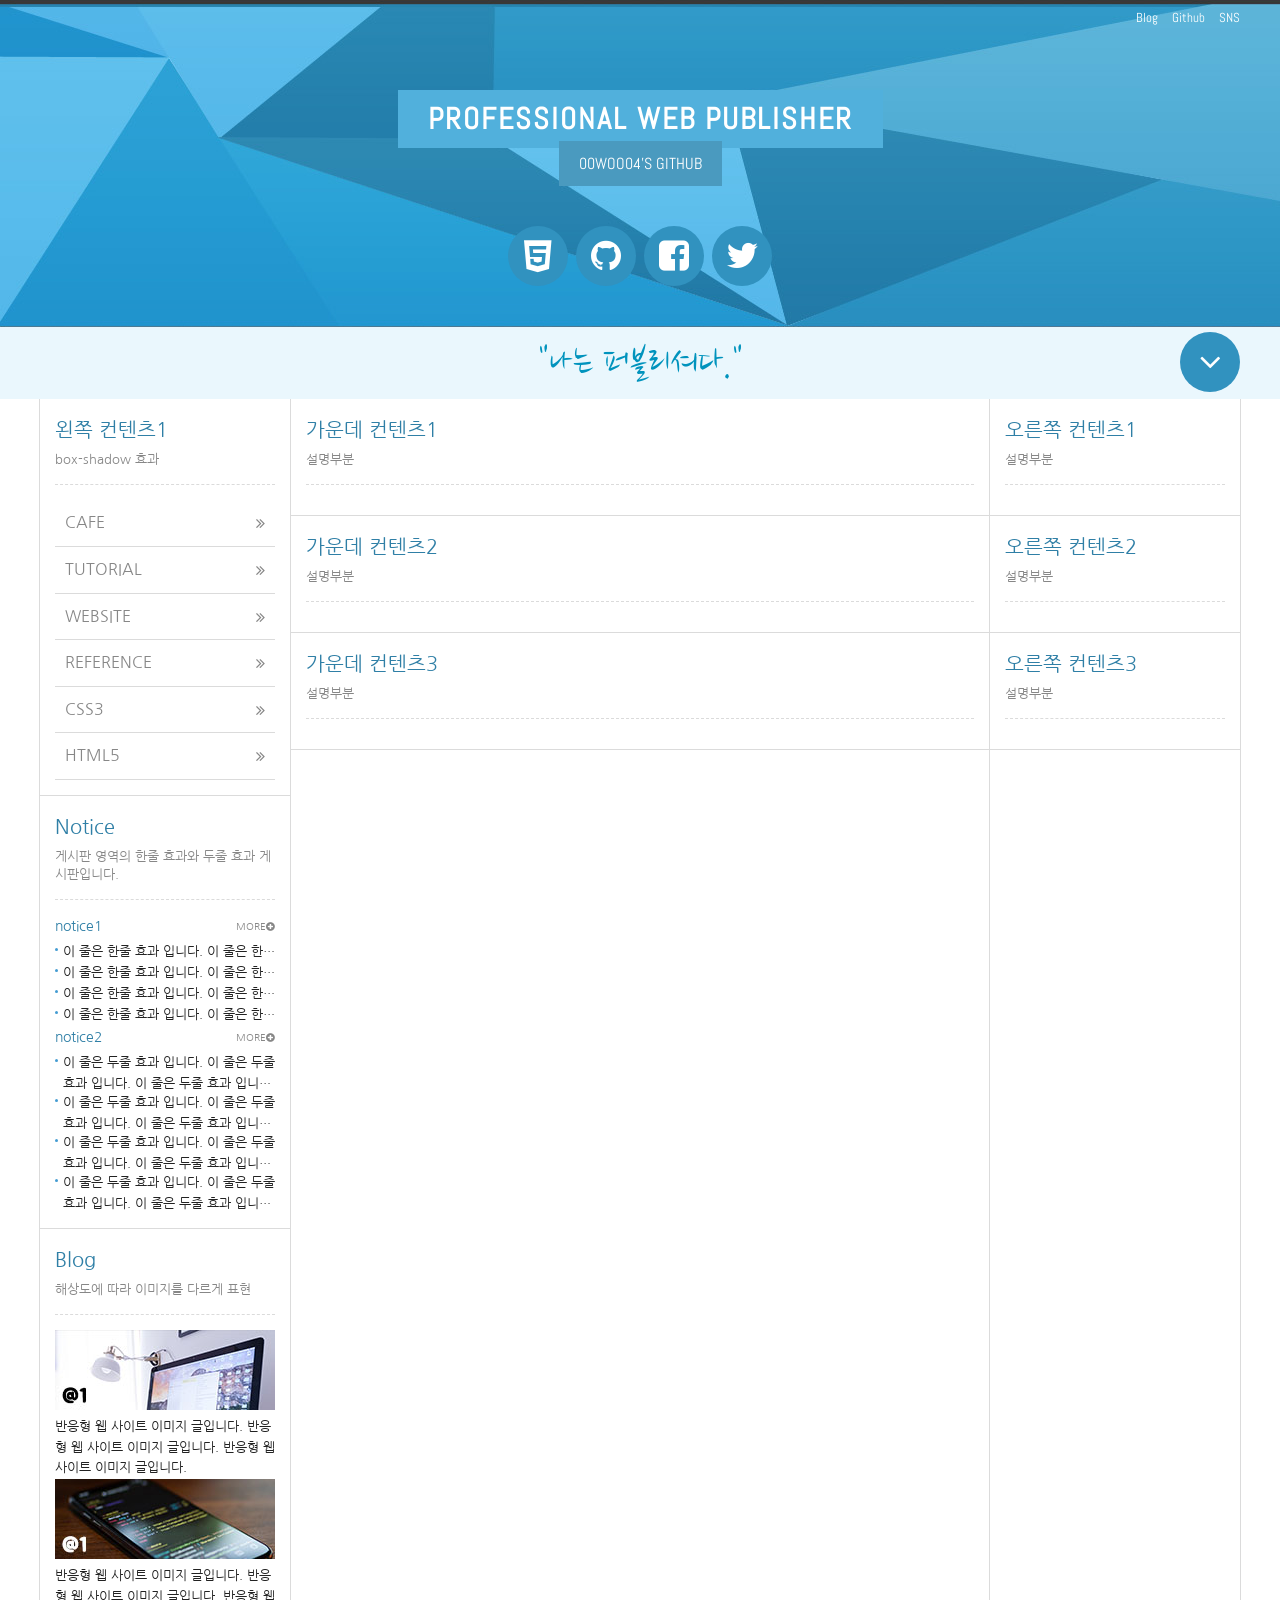
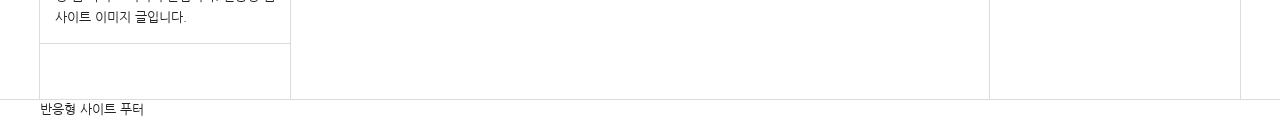
==== Site_Make/index.html @ a7e50d25 "211124 01" ====
<!DOCTYPE html>
<html lang="ko">
<head>
    <meta charset="UTF-8">
    <meta http-equiv="X-UA-Compatible" content="IE=edge">
    <meta name="viewport" content="width=device-width, initial-scale=1.0">
    <title>00woo04's Homepage</title>

    <!-- css -->
    <link rel="stylesheet" href="./css/style.css">
    <link rel="stylesheet" href="./css/font-awesome.css">
    
    <!-- font -->
    <link rel="stylesheet" href="https://fonts.googleapis.com/css?family=Nanum+Gothic">
    <link rel="stylesheet" href="https://fonts.googleapis.com/css?family=Nanum+Brush+Script">
    <link rel="stylesheet" href="https://fonts.googleapis.com/css?family=Abel&display=swap">
</head>
<body>
    <header id="header">
        <div class="container">
            <div class="row">
                <div class="header">
                    <!-- header_menu -->
                    <div class="header_menu">
                        <a href="#">Blog</a>
                        <a href="#">Github</a>
                        <a href="#">SNS</a>
                    </div>
                    <!-- header_title -->
                    <div class="header_tit">
                        <h1>PROFESSIONAL WEB PUBLISHER</h1>
                        <br>
                        <a href="https://github.com/00woo04">00woo04's Github</a>
                    </div>
                    <!-- header_icon -->
                    <div class="header_icon">
                        <ul>
                            <li><a href="#">
                                <i class="fa fa-html5" aria-hidden="true"></i>
                                <span>HTML5</span>
                            </a></li>
                            <li><a href="#">
                                <i class="fa fa-github" aria-hidden="true"></i>
                                <span>Github</span>
                            </a></li>
                            <li><a href="#">
                                <i class="fa fa-facebook-square" aria-hidden="true"></i>
                                <span>Facebook</span>
                            </a></li>
                            <li><a href="#">
                                <i class="fa fa-twitter" aria-hidden="true"></i>
                                <span>twitter</span>
                            </a></li>
                        </ul>
                    </div>
                </div>
            </div>
        </div>
    </header>

    <!-- nav -->
    <nav id="nav">
        <div class="container">
            <div class="row">
                <div class="nav">
                    <h2 class="ir_su">반응형 사이트 전체 메뉴</h2>
                    <div>
                        <h3>HTML Reference</h3>
                        <ol>
                            <li><a href="#">HTML Tag</a></li>
                            <li><a href="#">블록요소</a></li>
                            <li><a href="#">DTD 선언</a></li>
                            <li><a href="#">언어 속성</a></li>
                            <li><a href="#">HTML &lt;title&gt;</a></li>
                            <li><a href="#">HTML &lt;meta&gt;</a></li>
                            <li><a href="#">HTML &lt;style&gt;</a></li>
                            <li><a href="#">HTML &lt;html&gt;</a></li>
                            <li><a href="#">HTML &lt;head&gt;</a></li>
                            <li><a href="#">HTML &lt;div&gt;</a></li>
                            <li><a href="#">HTML &lt;caption&gt;</a></li>
                            <li><a href="#">특수문자</a></li>
                            <li><a href="#">하이퍼링크</a></li>
                            <li><a href="#">속성</a></li>
                        </ol>
                    </div>
                    <div>
                        <h3>CSS Reference</h3>
                        <ol>
                            <li><a href="#">CSS 선택자</a></li>
                            <li><a href="#">CSS 단위</a></li>
                            <li><a href="#">CSS 색상</a></li>
                            <li><a href="#">CSS 선언방법</a></li>
                            <li><a href="#">상대주소</a></li>
                            <li><a href="#">절대주소</a></li>
                            <li><a href="#">CSS float</a></li>
                            <li><a href="#">이미지 표현방법</a></li>
                            <li><a href="#">IR 효과</a></li>
                            <li><a href="#">이미지 최적화</a></li>
                            <li><a href="#">background</a></li>
                            <li><a href="#">border-style</a></li>
                            <li><a href="#">font-size</a></li>
                            <li><a href="#">text-align</a></li>
                        </ol>
                    </div>
                    <div class="last">
                        <h3>Responsive</h3>
                        <ol>
                            <li><a href="#">웹표준</a></li>
                            <li><a href="#">웹접근성</a></li>
                            <li><a href="#">W3C</a></li>
                            <li><a href="#">웹접근성 연구소</a></li>
                            <li><a href="#">네이버</a></li>
                            <li><a href="#">카카오</a></li>
                            <li><a href="#">구글</a></li>
                        </ol>
                    </div>  
                </div>
            </div>
        </div>
    </nav>

    <!-- title -->
    <article id="title">
        <div class="container">
            <div class="title">
                <h2>"나는 퍼블리셔다."</h2>
                <a href="#" class="btn">
                    <i class="fa fa-angle-down" aria-hidden="true"></i>
                    <span class="ir_su">전체메뉴 보기</span>
                </a>
            </div>
        </div>
    </article>

    <main>
        <section id="contents">
            <div class="container">
                <h2 class="ir_su">반응형 사이트 컨텐츠</h2>

                <section id="cont_left">
                    <h3 class="ir_su">왼쪽 컨텐츠</h3>
                    <article class="column col1">
                        <h4 class="col_tit">왼쪽 컨텐츠1</h4>
                        <p class="col_desc">box-shadow 효과</p>
                        <!-- 메뉴 -->
                        <div class="menu">
                            <ul>
                                <li><a href="#">Cafe<i class="fa fa-angle-double-right" aria-hidden="true"></i></a></li>
                                <li><a href="#">Tutorial<i class="fa fa-angle-double-right" aria-hidden="true"></i></a></li>
                                <li><a href="#">WebSite<i class="fa fa-angle-double-right" aria-hidden="true"></i></a></li>
                                <li><a href="#">Reference<i class="fa fa-angle-double-right" aria-hidden="true"></i></a></li>
                                <li><a href="#">CSS3<i class="fa fa-angle-double-right" aria-hidden="true"></i></a></li>
                                <li><a href="#">HTML5<i class="fa fa-angle-double-right" aria-hidden="true"></i></a></li>
                            </ul>
                        </div>
                    </article>

                    <article class="column col2">
                        <h4 class="col_tit">Notice</h4>
                        <p class="col_desc">게시판 영역의 한줄 효과와 두줄 효과 게시판입니다.</p>
                        <!-- 게시판1 -->
                        <div class="notice1">
                            <h5>notice1</h5>
                            <ul>
                                <li><a href="#">이 줄은 한줄 효과 입니다. 이 줄은 한줄 효과 입니다.</a></li>
                                <li><a href="#">이 줄은 한줄 효과 입니다. 이 줄은 한줄 효과 입니다.</a></li>
                                <li><a href="#">이 줄은 한줄 효과 입니다. 이 줄은 한줄 효과 입니다.</a></li>
                                <li><a href="#">이 줄은 한줄 효과 입니다. 이 줄은 한줄 효과 입니다.</a></li>
                            </ul>
                            <a href="#" class="more" title="더보기">More<i class="fa fa-plus-circle" aria-hidden="true"></i></a>
                        </div>

                        <!-- 게시판2 -->
                        <div class="notice2">
                            <h5>notice2</h5>
                            <ul>
                                <li><a href="#">이 줄은 두줄 효과 입니다. 이 줄은 두줄 효과 입니다. 이 줄은 두줄 효과 입니다. 이 줄은 두줄 효과 입니다.</a></li>
                                <li><a href="#">이 줄은 두줄 효과 입니다. 이 줄은 두줄 효과 입니다. 이 줄은 두줄 효과 입니다. 이 줄은 두줄 효과 입니다.</a></li>
                                <li><a href="#">이 줄은 두줄 효과 입니다. 이 줄은 두줄 효과 입니다. 이 줄은 두줄 효과 입니다. 이 줄은 두줄 효과 입니다.</a></li>
                                <li><a href="#">이 줄은 두줄 효과 입니다. 이 줄은 두줄 효과 입니다. 이 줄은 두줄 효과 입니다. 이 줄은 두줄 효과 입니다.</a></li>
                            </ul>
                            <a href="#" class="more" title="더보기">More<i class="fa fa-plus-circle" aria-hidden="true"></i></a>
                        </div>
                    </article>

                    <article class="column col3">
                        <h4 class="col_tit">Blog</h4>
                        <p class="col_desc">해상도에 따라 이미지를 다르게 표현</p>
                        <!-- 블로그1 -->
                        <div class="blog1">
                            <h5 class="ir_su">image1</h5>
                            <figure>
                                <img src="./images/blog1_@1.jpg" class="img-normal" alt="normal image">
                                <img src="./images/blog1_@2.jpg" class="img-retina" alt="retina image" width="100%">
                                <figcaption>반응형 웹 사이트 이미지 글입니다. 반응형 웹 사이트 이미지 글입니다. 반응형 웹 사이트 이미지 글입니다.</figcaption>
                            </figure>
                        </div>

                        <!-- 블로그2 -->
                        <div class="blog2">
                            <h5 class="ir_su">image2</h5>
                            <figure>
                                <img src="./images/blog2_@1.jpg" srcset="./images/blog2_@1.jpg 1x, ./images/blog2_@2.jpg 2x" alt="normal image" width="100%">
                                <figcaption>반응형 웹 사이트 이미지 글입니다. 반응형 웹 사이트 이미지 글입니다. 반응형 웹 사이트 이미지 글입니다.</figcaption>
                            </figure>
                        </div>
                    </article>
                </section>

                <section id="cont_center">
                    <h3 class="ir_su">가운데 컨텐츠</h3>
                    <article class="column col4">
                        <h4 class="col_tit">가운데 컨텐츠1</h4>
                        <p class="col_desc">설명부분</p>
                        <!-- 내용 -->

                    </article>
                    <article class="column col5">
                        <h4 class="col_tit">가운데 컨텐츠2</h4>
                        <p class="col_desc">설명부분</p>
                        <!-- 내용 -->
                        
                    </article>
                    <article class="column col6">
                        <h4 class="col_tit">가운데 컨텐츠3</h4>
                        <p class="col_desc">설명부분</p>
                        <!-- 내용 -->
                        
                    </article>
                </section>

                <section id="cont_right">
                    <h3 class="ir_su">오른쪽 컨텐츠</h3>
                    <article class="column col7">
                        <h4 class="col_tit">오른쪽 컨텐츠1</h4>
                        <p class="col_desc">설명부분</p>
                        <!-- 내용 -->

                    </article>
                    <article class="column col8">
                        <h4 class="col_tit">오른쪽 컨텐츠2</h4>
                        <p class="col_desc">설명부분</p>
                        <!-- 내용 -->
                        
                    </article>
                    <article class="column col9">
                        <h4 class="col_tit">오른쪽 컨텐츠3</h4>
                        <p class="col_desc">설명부분</p>
                        <!-- 내용 -->
                        
                    </article>
                </section>
            </div>
        </section>
    </main>

    <footer id="footer">
        <div class="container">
            <h2>반응형 사이트 푸터</h2>
        </div>
    </footer>

    <!-- script -->
    <script src="./script/jquery.min_1.12.4.js"></script>
    <script src="./script/script.js"></script>
</body>
</html>
---- Site_Make/css/style.css ----
/* reset */
/* 여백 초기화 */
body,div,ul,li,dl,dd,dt,ol,h1,h2,h3,h4,h5,h6,
input,fieldset,legend,p,select,table,th,td,tr,
textarea,button,form,figure,figcaption {margin:0;padding:0;}

/* a 링크 초기화 */
a {color: #222; text-decoration: none;}
a:hover {color: #2698cb;}

/* 폰트 초기화 */
body, input, textarea, select, button, table {
    font-family: 'Nanum Gothic', AppleSDGothicNeo-Regular,
    'Malgun Gothic','맑은 고딕',dotum,'돋움',sans-serif; 
    color: #222; 
    font-size: 13px; 
    line-height: 1.6;
}

/* 폰트 스타일 초기화 */
em,address {font-style: normal;}

/* 블릿기호 초기화 */
ul,li,ol {list-style: none;}

/* 제목 태그 초기화 */
h1,h2,h3,h4,h5,h6 {font-size: 13px; font-weight: normal;}

/* IR 효과 */
.ir_pm {
    display:block; 
    overflow:hidden; 
    font-size:0; 
    line-height:0; 
    text-indent:-9999px;
} 
.ir_wa {
    display:block; 
    overflow:hidden; 
    position:relative; 
    z-index:-1; 
    width:100%; 
    height: 100%;
} 
.ir_su {
    overflow: hidden; 
    position:absolute; 
    width:0; 
    height:0; 
    line-height:0;
     text-indent:-9999px;
    } 
    
/* 레이아웃 */
body {background: url(.././images/header_bg.jpg) repeat-x center top;}
#header
#nav {background-color: #f6fdff;}
#title {background-color: #eaf7fd;}
#contents .container {
    border-right: 1px solid #dbdbdb; 
    border-left: 1px solid #dbdbdb;
}
#cont_left {float: left; width: 250px;}
#cont_center {
    overflow: hidden; 
    margin-right: 250px; 
    min-height: 1300px; 
    border-right: 1px solid #dbdbdb;
    border-left: 1px solid #dbdbdb;
}
#cont_right {
    position: absolute; 
    right: 0; 
    top: 0px; 
    width: 250px;
}
#footer {border-top: 1px solid #dbdbdb;}

/* 컨테이너 */
.container {position: relative; width: 1200px; margin: 0 auto;}

/* 헤더 */
.header {height: 327px;}
.header .header_menu {text-align: right;}
.header .header_menu a {
    color: #fff; 
    padding: 8px 0 6px 10px; 
    display: inline-block; 
    transition: color 0.3s ease; 
    font-family: 'Abel', sans-serif;
}
.header .header_menu a:hover {color: #ccc;}

.header .header_tit { 
    text-align: center; 
    text-transform: uppercase; 
    margin-top: 55px; 
    font-family: 'Abel', sans-serif;
}
.header .header_tit h1 {
    font-size: 30px; 
    color: #fff; 
    background: #51b0dc; 
    display: inline-block; 
    padding: 5px 30px 5px 30px; 
    letter-spacing: 2px; 
    font-weight: 900;
    transition: box-shadow 0.25s ease-in-out;
}
.header .header_tit h1:hover {
    box-shadow: 
        inset -9em 0 0 0 #257FAC, 
        inset 9em 0 0 0 #257FAC;
}
.header .header_tit a {
    font-size: 16px; 
    color: #fff; 
    background: #4a9abf;  
    display: inline-block; 
    padding: 10px 20px 10px 20px; 
    margin-top: -7px; 
    transition: box-shadow 0.3s ease-in-out;
}
.header .header_tit a:hover {
    box-shadow: 
        0 0 0 5px rgba(75,154,191,0.9) inset,
        0 0 0 100px rgba(0,0,0,0.1) inset;
}

.header .header_icon {
    text-align: center; 
    margin-top: 40px; 
    padding-bottom: 45px;
}
.header .header_icon li {display: inline; margin: 0 2px;}
.header .header_icon li a {
    position: relative;
    background-color: #3192bf;
    border-radius: 50%;
    width: 60px; 
    height: 60px;  
    color: #fff;
    display: inline-block;
    font-size: 35px;
    line-height: 60px;
    transition: all 0.3s ease;
}
.header .header_icon li a span {
    position: absolute; 
    opacity: 0;
    left: 50%; top: -40px;
    transform: translateX(-50%);
    font-size: 12px;
    line-height: 1.6;
    background: #3192bf; 
    padding: 3px 9px;
    border-radius: 6px 0;
    transition: all 0.3s ease;
}
.header .header_icon li a span:before {
    content: '';
    position: absolute;
    left: 50%; bottom: -5px;
    margin-left: -5px;
    border-top: 5px solid #3192bf;
    border-left: 5px solid transparent;
    border-right: 5px solid transparent;
}
.header .header_icon li a:hover span {opacity: 1; top: -33px;}
.header .header_icon li a:hover {
    box-shadow: 
        0 0 0 3px rgba(75,154,191,0.9) inset,
        0 0 0 100px rgba(0,0,0,0.1) inset;
}

/* 전체 메뉴 */
.nav {overflow: hidden; padding: 25px 0; display: none;}
.nav > div {float: left; width: 40%;}
.nav > div:last-child {width: 20%;}
.nav > div ol {overflow: hidden;}
.nav > div li {
    float: left; 
    width: 50%; 
    position: relative; 
    padding-left: 8px; 
    box-sizing: border-box;
}
.nav > div:last-child li {width: 100%;}
.nav > div li a {position: relative;}
.nav > div li:before {
    content: '';
    width: 3px; height: 3px;
    background-color: #25a2d0;
    border-radius: 50%;
    position: absolute; left: 0; top: 8px;
}
.nav > div h3 {
    font-size: 18px; 
    color: #25a2d0; 
    font-weight: bold; 
    margin-bottom: 4px;
}
.nav > div li a:after {
    content: '';
    display: inline-block;
    width: 0;
    height: 1px;
    position: absolute;
    bottom: 0;
    left: 0;
    background: #25a2d0;
    transition: all .2s ease-out;
}
.nav > div li:hover a:after {width: 100%;}

/* 타이틀 */
.title {position: relative; text-align: center; }
.title h2 {
    font-family: 'Nanum Brush Script', cursive; 
    font-size: 39px; 
    color: #0093bd; 
    padding: 5px 0;
}
.title .btn {
    position: absolute; 
    right: 0; 
    top: 5px;
    width: 60px; 
    height: 60px; 
    line-height: 60px; 
    background: #3192bf; 
    color: #fff;
    font-size: 35px; 
    border-radius: 50%;
    transition: all 0.3s ease;
}
.title .btn:hover {
    box-shadow: 
        0 0 0 3px rgba(75,154,191,0.9) inset,
        0 0 0 100px rgba(0,0,0,0.1) inset;
}

/* 컨텐츠 영역 */
.column {padding: 15px; border-bottom: 1px solid #dbdbdb;}
.column .col_tit {
    font-size: 20px; 
    color: #2f7fa6; 
    padding-bottom: 5px;
}
.column .col_desc {
    border-bottom: 1px dashed #dbdbdb; 
    padding-bottom: 15px; 
    margin-bottom: 15px;  
    color: #878787;
    line-height: 18px;
}
.column.col1 
.column.col2 
.column.col3 {border-bottom: 0;} 
.column.col4 
.column.col5  
.column.col6 {border-bottom: 0;} 
.column.col7  
.column.col8 
.column.col9 {border-bottom: 0;} 

/* 메뉴 */
.menu li {position: relative;}
.menu li a {
    font-size: 16px; 
    text-transform: uppercase; 
    color: #878787; 
    border-bottom: 1px solid #dbdbdb; 
    padding: 10px; 
    display: block;  
    transition: box-shadow 0.34s ease, background 0.34s ease;
}
.menu li a i {position: absolute; right: 10px; top: 15px;}
.menu li a:hover {
    box-shadow: inset 180px 0 0 0 rgba(36,130,174,0.7); 
    color: #fff; 
    background: rgba(36,130,174,0.9);
}

/* Notice */
/* 게시판1 */
.notice1 {position: relative;}
.notice1 h5 {
    font-size: 14px; 
    color: #2f7fa6; 
    padding-bottom: 5px;
}
.notice1 li {
    position: relative; 
    overflow: hidden; 
    text-overflow: ellipsis; 
    white-space: nowrap; 
    padding-left: 8px;
}
.notice1 li::before {
    content: ''; 
    width: 3px; 
    height: 3px; 
    border-radius: 50%;
    background: #449cd2;
    position: absolute;
    left: 0;
    top: 6px;
}
.notice1 .more {
    position: absolute; 
    right: 0; 
    top: 3px;
    text-transform: uppercase;
    font-size: 10px;
    color: #878787;
}

/* 게시판2 */
.notice2 {position: relative;}
.notice2 h5 {
    font-size: 14px; 
    color: #2f7fa6; 
    padding-bottom: 5px;
}
.notice2 li {
    position: relative; 
    overflow: hidden; 
    text-overflow: ellipsis; 
    display: -webkit-box;
    -webkit-box-orient: vertical;
    -webkit-line-clamp: 2;
    padding-left: 8px;
    max-height: 40px;
}
.notice2 li::before {
    content: ''; 
    width: 3px; 
    height: 3px; 
    border-radius: 50%;
    background: #449cd2;
    position: absolute;
    left: 0;
    top: 6px;
}
.notice2 .more {
    position: absolute; 
    right: 0; 
    top: 3px;
    text-transform: uppercase;
    font-size: 10px;
    color: #878787;
}

/* Blog */
/* 블로그1 */
.blog1 img {width: 100%;}
.blog1 .img-retina {display: none;}
@media only screen and (-webkit-min-device-pixel-retio: 1.5),
       only screen and (min-device-pixel-ratio: 1.5),
       only screen and (min-resolution: 1.5dppx) {
           .blog1 .img-retina {display: initial;}
           .blog1 .img-normal {display: none;}
       }

/* 블로그2 */
.blog2

/* margin padding */
.mt10 {margin-top: 10px !important;}
.mt15 {margin-top: 15px !important;}
.mt20 {margin-top: 20px !important;}
.mt25 {margin-top: 25px !important;}
.mt30 {margin-top: 30px !important;}
.mt35 {margin-top: 35px !important;}
.mt40 {margin-top: 40px !important;}
.mt45 {margin-top: 45px !important;}
.mt50 {margin-top: 50px !important;}


/* mediaquery */
/* 화면 너비 0~1220px */
@media (max-width: 1220px){
    .container {width: 100%;}
    .row {padding: 0 15px;}
    #cont_center {min-height: 1350px;}
    #contents .container {border: 0;}
    
    .title .btn {right: 15px;}
}

/* 화면 너비 0~1024px */
@media (max-width: 1024px){
    
}

/* 화면 너비 0~960px */
@media (max-width: 960px){
    #cont_right {
        position: static; 
        width: 100%; 
        border-top: 1px solid #dbdbdb;
    }
    #cont_center {margin-right: 0; border-right: 0;}
    
    .nav > div {float: none; width: 100%;}
    .nav > div:last-child {width: 100%;}
    .nav > div li {width: 33.333%;}
    .nav > div:last-child li {width: 33.333%;}
    .nav > div ol {margin-bottom: 10px;}
}

/* 화면 너비 0~768px */
@media (max-width: 768px){
    #cont_left {float: none; width: 100%;}
    #cont_center {border-left: 0;}
}

/* 화면 너비 0~600px */
@media (max-width: 600px){
    .header {height: auto;}
    .nav > div li {width: 50%;}
    .nav > div:last-child li {width: 50%;}
    
    .header .header_tit {display: none;}
    .header .header_icon {display: none;}
    .title .btn {display: none;}
    .column.col1 .col_tit {display: none;}
    .column.col1 .col_desc {display: none;}
    .column.col1 .menu li a i {display: none;}
    .column.col1 {padding: 0; border-bottom: 0;}
    .column.col1 .menu ul {overflow: hidden;}
    .column.col1 .menu li {
        float: left; 
        width: 33.33333%; 
        text-align: center; 
        border-right: 1px solid #dbdbdb; 
        box-sizing: border-box;
    }
    .column.col1 .menu li:nth-child(3n) {border-right: 0;}
    .column.col1 .menu li a {
        color: #fff; 
        text-shadow: 0 0 5px rgba(0,0,0,0.7);
    }
    .column.col1 .menu li a:hover {
        box-shadow: none; 
        background: rgba(36,130,174,0.3);
    }
    .column.col2 {background: #fff;}
    .column.col4 {border-top: 1px solid #dbdbdb;}
}

/* 화면 너비 0~480px */
@media (max-width: 480px){

}

/* 화면 너비 0~320px */
@media (max-width: 320px){

}
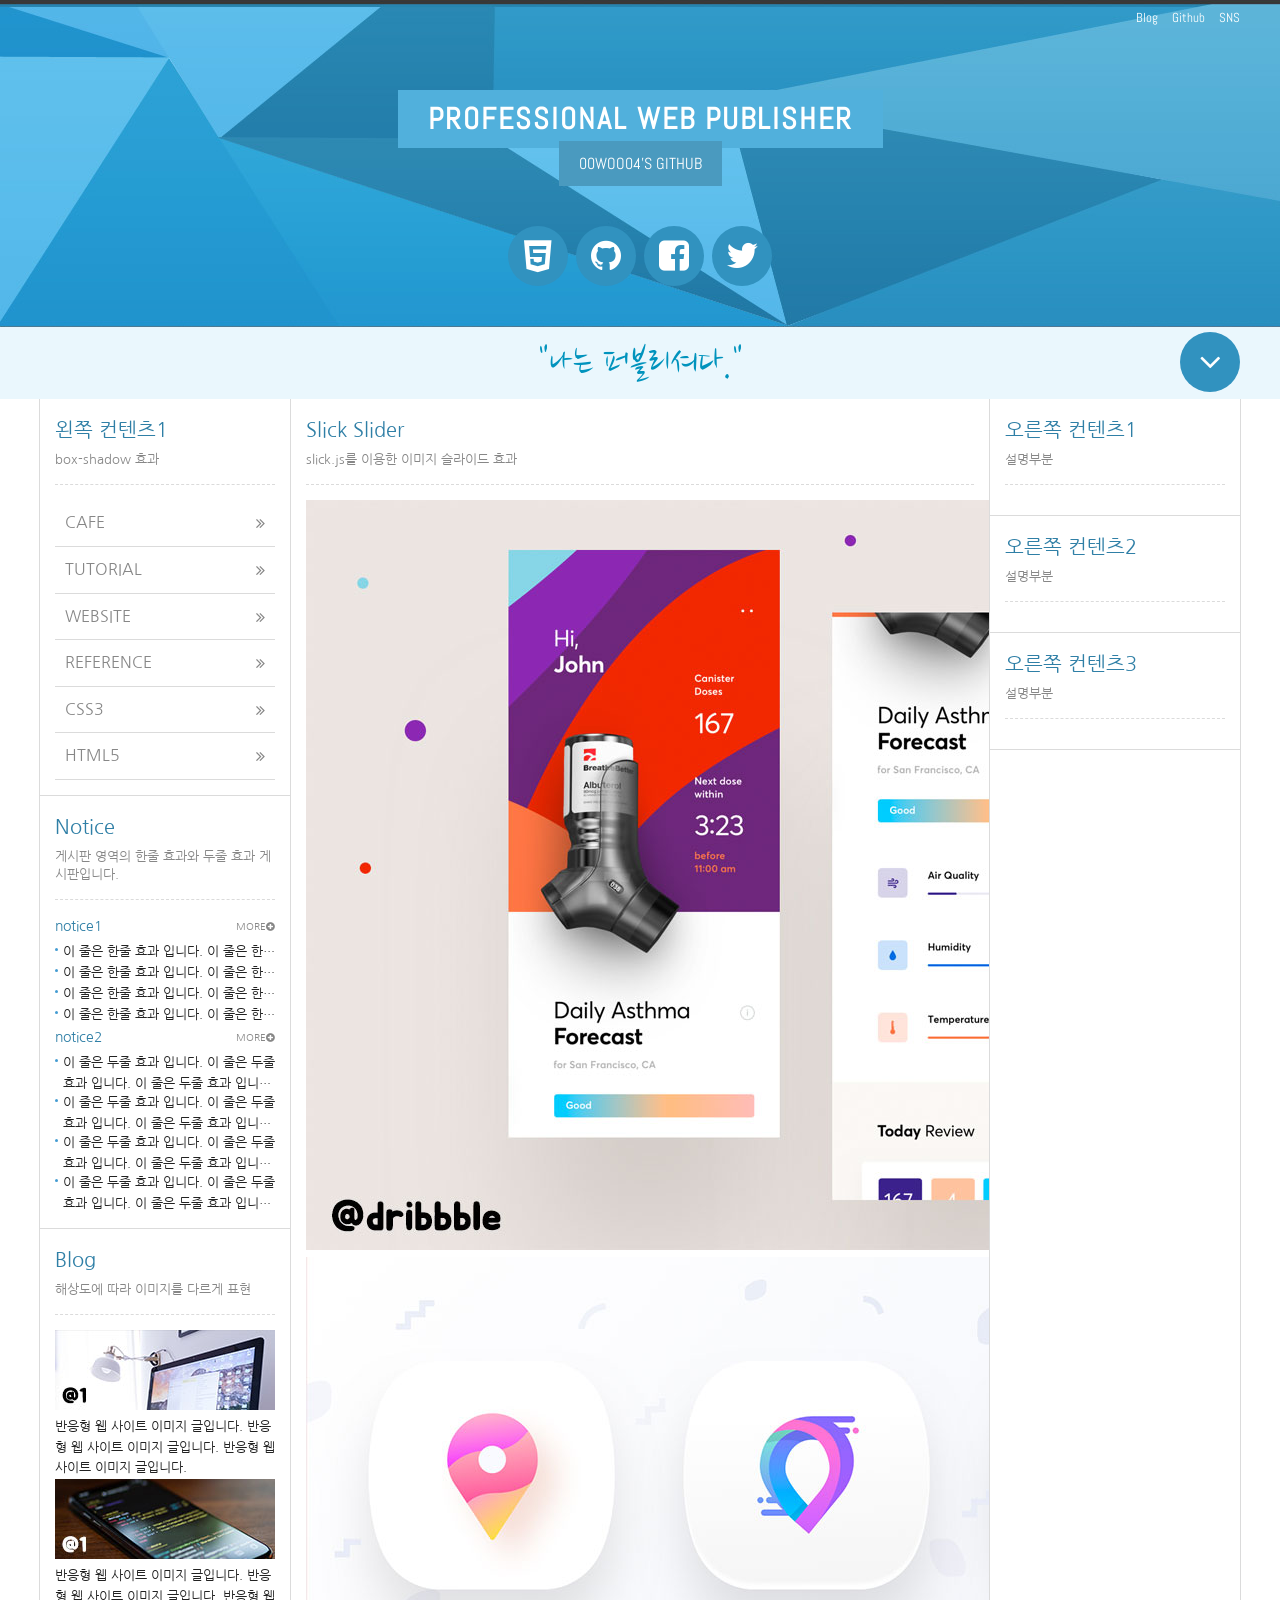
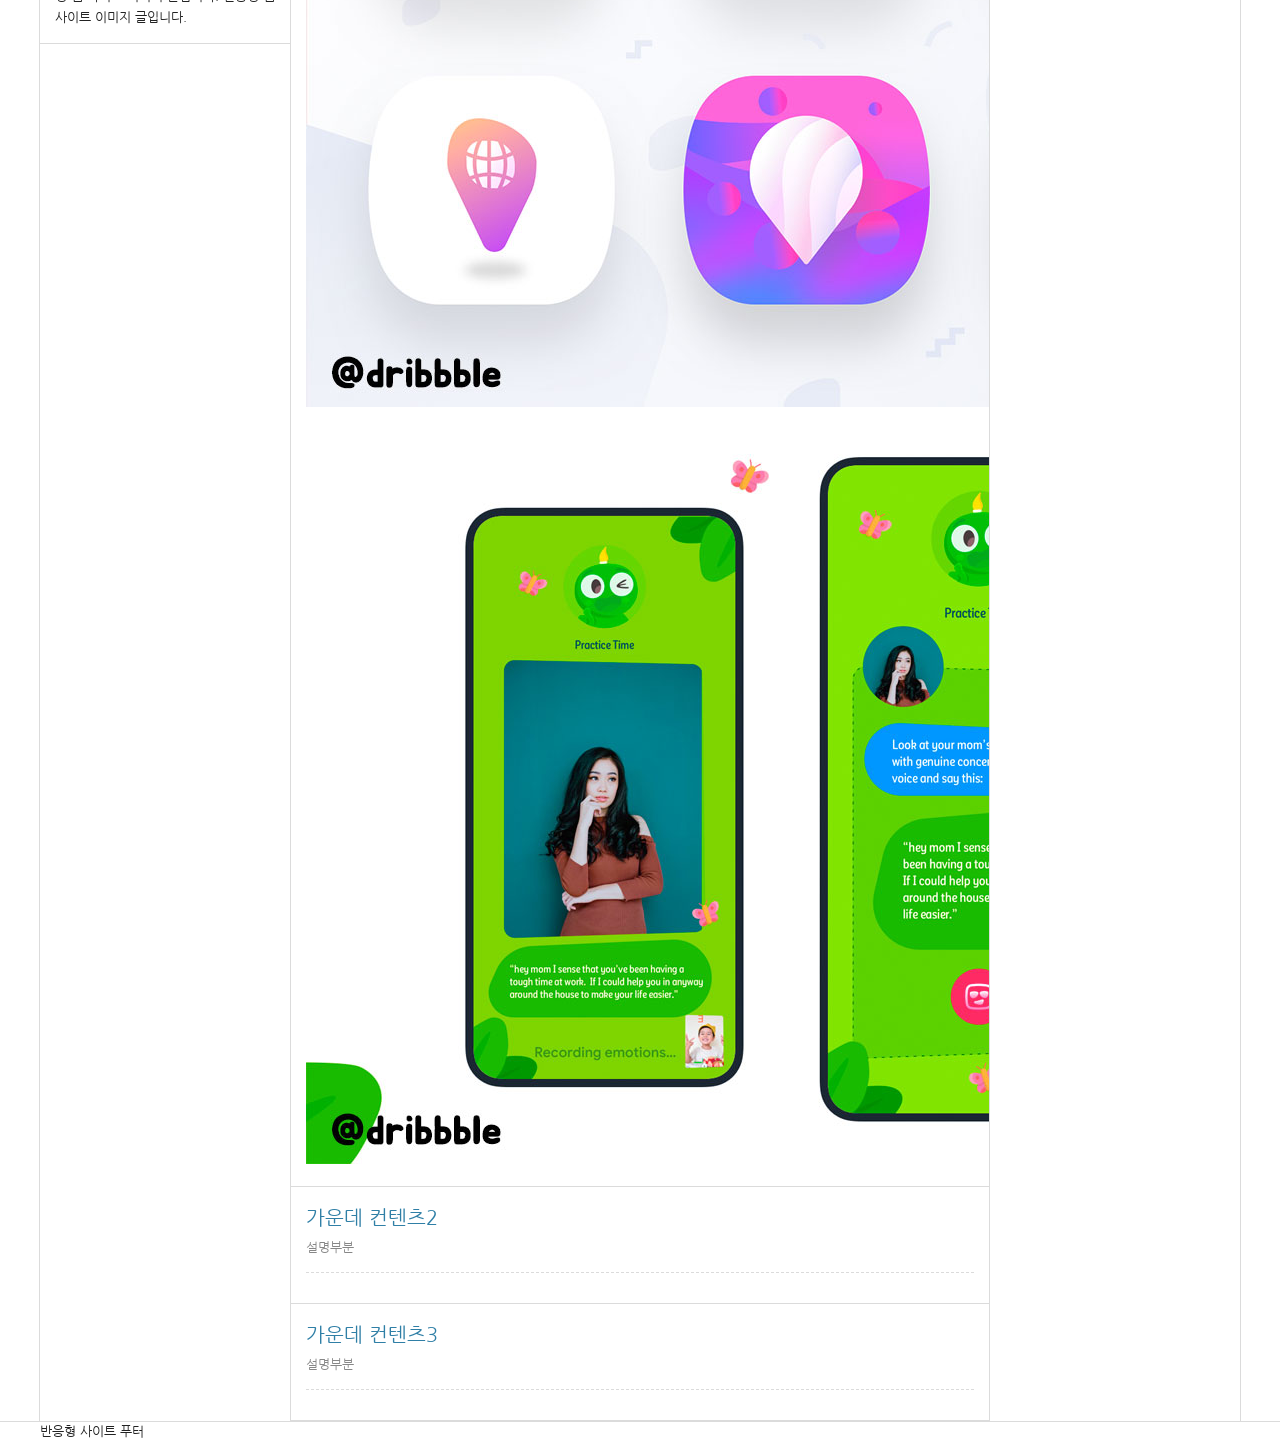
==== commit 2dc89e50: "211125 01" ====
--- a/Site_Make/index.html
+++ b/Site_Make/index.html
@@ -210,17 +210,23 @@
                 <section id="cont_center">
                     <h3 class="ir_su">가운데 컨텐츠</h3>
                     <article class="column col4">
-                        <h4 class="col_tit">가운데 컨텐츠1</h4>
-                        <p class="col_desc">설명부분</p>
-                        <!-- 내용 -->
-
-                    </article>
+                        <h4 class="col_tit">Slick Slider</h4>
+                        <p class="col_desc">slick.js를 이용한 이미지 슬라이드 효과</p>
+                        <!-- 내용 -->
+                        <div class="slider">
+                            <div><img src="./images/slider01.jpg" alt="이미지1"></div>
+                            <div><img src="./images/slider02.jpg" alt="이미지2"></div>
+                            <div><img src="./images/slider03.jpg" alt="이미지3"></div>
+                        </div>
+                    </article>
+
                     <article class="column col5">
                         <h4 class="col_tit">가운데 컨텐츠2</h4>
                         <p class="col_desc">설명부분</p>
                         <!-- 내용 -->
                         
                     </article>
+
                     <article class="column col6">
                         <h4 class="col_tit">가운데 컨텐츠3</h4>
                         <p class="col_desc">설명부분</p>
@@ -237,12 +243,14 @@
                         <!-- 내용 -->
 
                     </article>
+
                     <article class="column col8">
                         <h4 class="col_tit">오른쪽 컨텐츠2</h4>
                         <p class="col_desc">설명부분</p>
                         <!-- 내용 -->
                         
                     </article>
+
                     <article class="column col9">
                         <h4 class="col_tit">오른쪽 컨텐츠3</h4>
                         <p class="col_desc">설명부분</p>
@@ -261,7 +269,8 @@
     </footer>
 
     <!-- script -->
+    <script src="./script/script.js"></script>
     <script src="./script/jquery.min_1.12.4.js"></script>
-    <script src="./script/script.js"></script>
+    <script src="./script/slick.min.js"></script>
 </body>
 </html>
--- a/Site_Make/css/style.css
+++ b/Site_Make/css/style.css
@@ -361,10 +361,30 @@
        only screen and (min-resolution: 1.5dppx) {
            .blog1 .img-retina {display: initial;}
            .blog1 .img-normal {display: none;}
+        }
+
+/* 블로그2 */
+.blog2 h5 {
+    color: fff;
+    text-align: center;
+    padding: 30px 30px;
+    text-transform: uppercase;
+}
+.blog2 p {padding-top: 5px;}
+.blog2 .img-retina {
+    background-image: url(../images/blog4_@1.jpg);
+    background-size: cover;
+}
+@media only screen and (-webkit-min-device-pixel-retio: 2),
+       only screen and (min-device-pixel-ratio: 2),
+       only screen and (min-resolution: 2dppx) {
+           .blog1 .img-retina {background-image: url(../images/blog4_@2.jpg);}
        }
-
-/* 블로그2 */
-.blog2
+@media only screen and (-webkit-min-device-pixel-retio: 3),
+       only screen and (min-device-pixel-ratio: 3),
+       only screen and (min-resolution: 3dppx) {
+           .blog1 .img-retina {background-image: url(../images/blog4_@3.jpg);}
+       }
 
 /* margin padding */
 .mt10 {margin-top: 10px !important;}
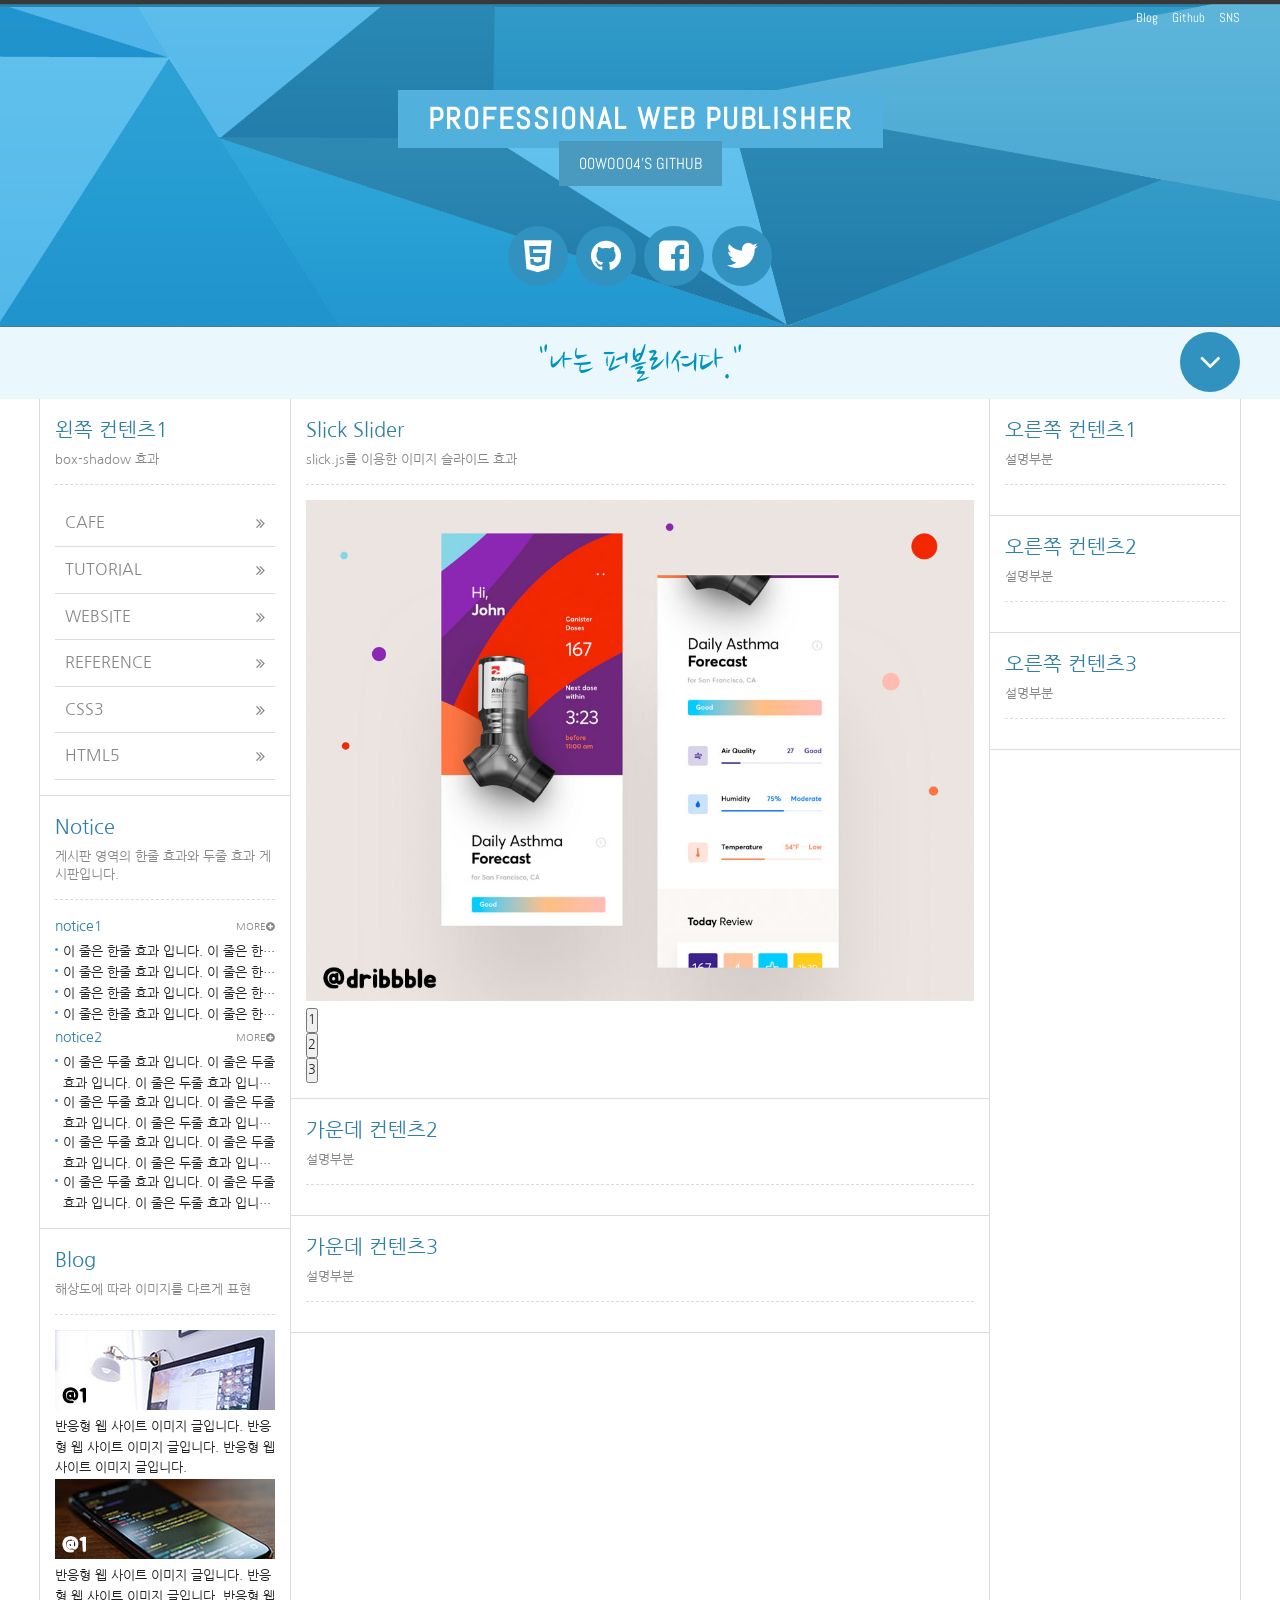
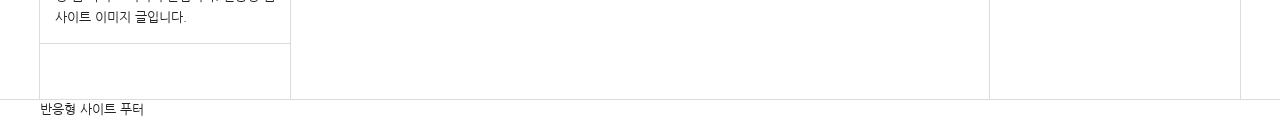
==== commit 081a73be: "211125 02" ====
--- a/Site_Make/index.html
+++ b/Site_Make/index.html
@@ -9,6 +9,7 @@
     <!-- css -->
     <link rel="stylesheet" href="./css/style.css">
     <link rel="stylesheet" href="./css/font-awesome.css">
+    <link rel="stylesheet" href="./css/slick.css">
     
     <!-- font -->
     <link rel="stylesheet" href="https://fonts.googleapis.com/css?family=Nanum+Gothic">
@@ -214,11 +215,11 @@
                         <p class="col_desc">slick.js를 이용한 이미지 슬라이드 효과</p>
                         <!-- 내용 -->
                         <div class="slider">
-                            <div><img src="./images/slider01.jpg" alt="이미지1"></div>
-                            <div><img src="./images/slider02.jpg" alt="이미지2"></div>
-                            <div><img src="./images/slider03.jpg" alt="이미지3"></div>
-                        </div>
-                    </article>
+                            <div><img src="./images/slider01.jpg" alt="이미지1" width="100%"></div>
+                            <div><img src="./images/slider02.jpg" alt="이미지2" width="100%"></div>
+                            <div><img src="./images/slider03.jpg" alt="이미지3" width="100%"></div>
+                        </div>
+                    </article>    
 
                     <article class="column col5">
                         <h4 class="col_tit">가운데 컨텐츠2</h4>
@@ -269,8 +270,28 @@
     </footer>
 
     <!-- script -->
-    <script src="./script/script.js"></script>
+    <script>
+        // 이미지 슬라이더
+
+        $(".slider").slick({
+            dots:true,
+            autoplay:true,
+            autoplaySpeed: 3000,
+            arrows:false,
+            responsive:[
+                {
+                    breakpoint:768,
+                    settings:{
+                        arrows:true,
+                        dots:false
+                    }
+                }
+            ]
+        });
+    </script>
+    
     <script src="./script/jquery.min_1.12.4.js"></script>
     <script src="./script/slick.min.js"></script>
+    <script src="./script/script.js"></script>
 </body>
 </html>
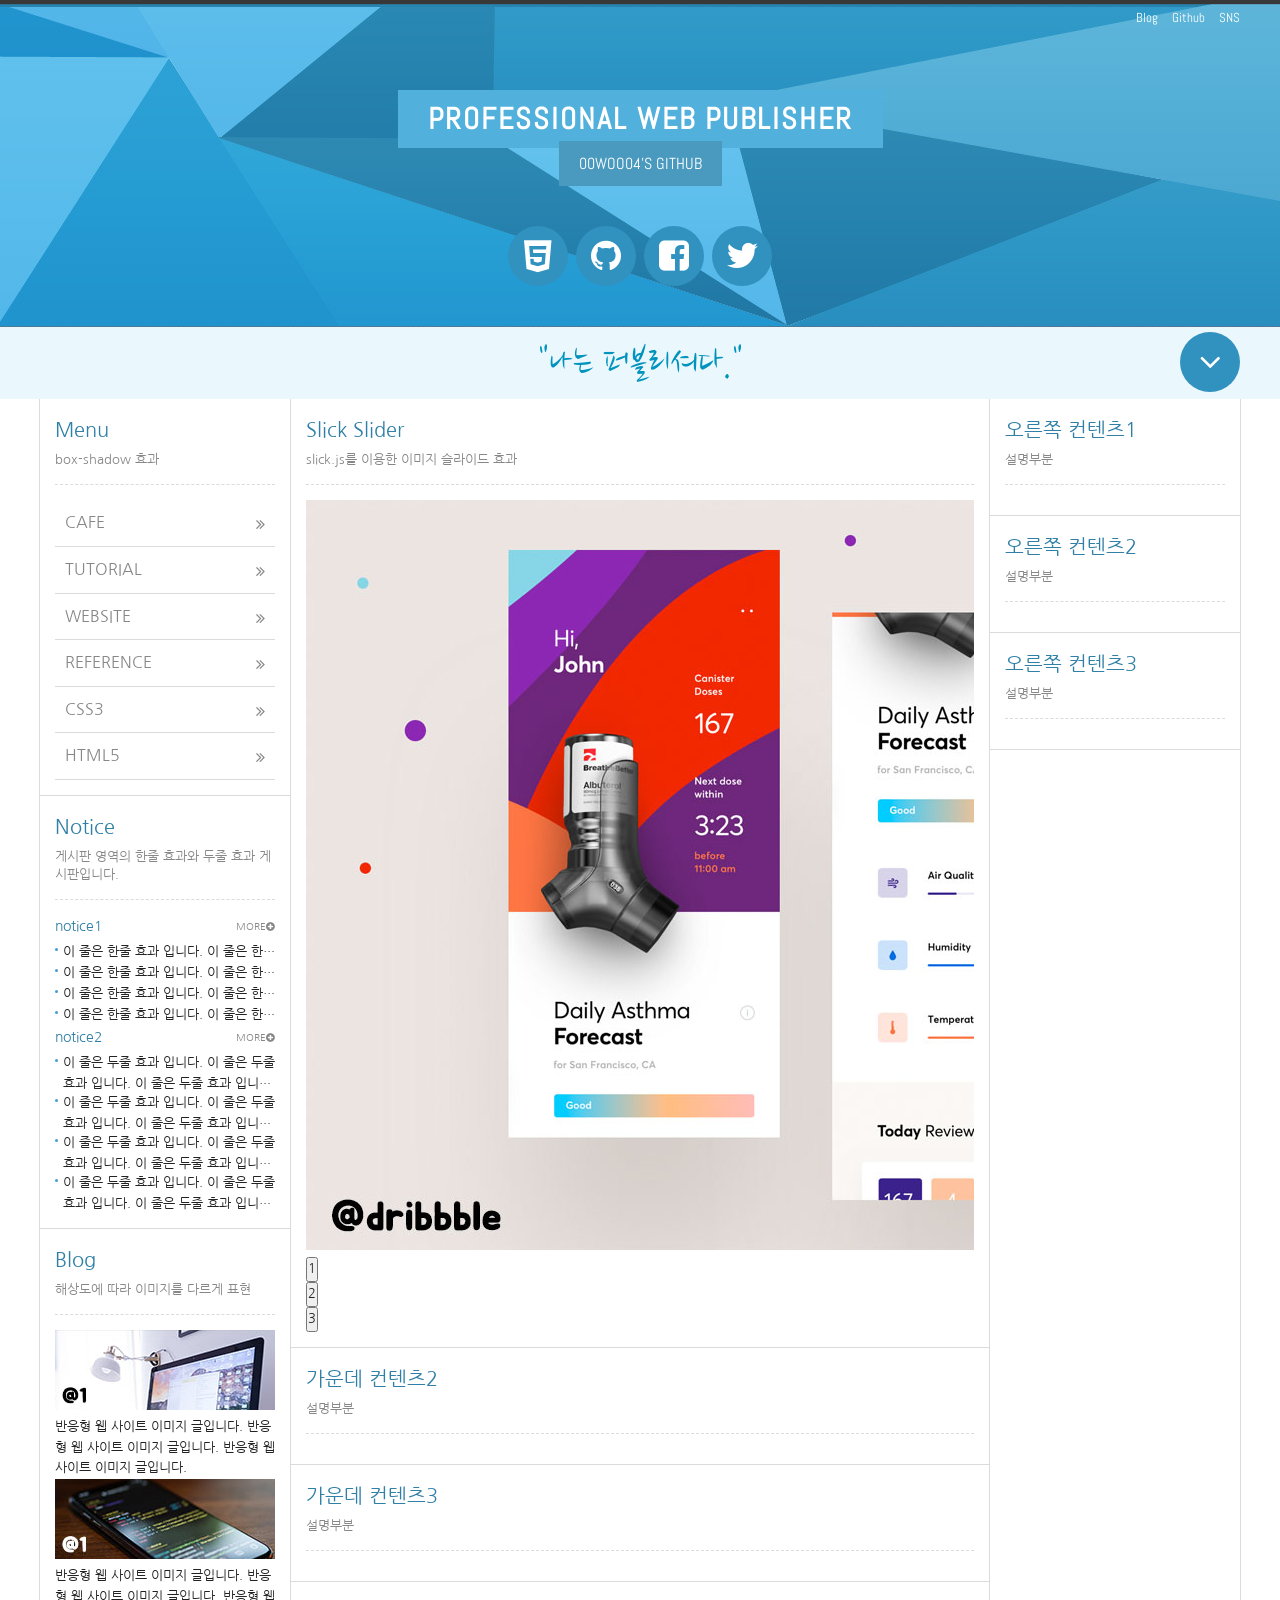
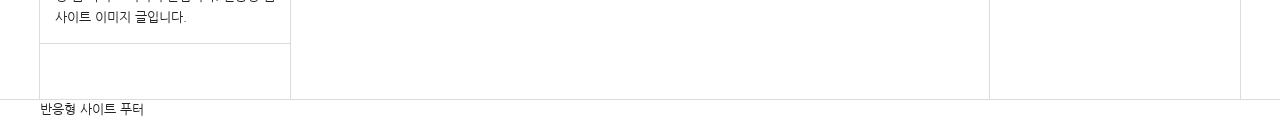
==== commit e233054b: "211126 01" ====
--- a/Site_Make/index.html
+++ b/Site_Make/index.html
@@ -9,7 +9,7 @@
     <!-- css -->
     <link rel="stylesheet" href="./css/style.css">
     <link rel="stylesheet" href="./css/font-awesome.css">
-    <link rel="stylesheet" href="./css/slick.css">
+    <link rel="stylesheet"  type="text/css" href="./css/slick.css">
     
     <!-- font -->
     <link rel="stylesheet" href="https://fonts.googleapis.com/css?family=Nanum+Gothic">
@@ -141,7 +141,7 @@
                 <section id="cont_left">
                     <h3 class="ir_su">왼쪽 컨텐츠</h3>
                     <article class="column col1">
-                        <h4 class="col_tit">왼쪽 컨텐츠1</h4>
+                        <h4 class="col_tit">Menu</h4>
                         <p class="col_desc">box-shadow 효과</p>
                         <!-- 메뉴 -->
                         <div class="menu">
@@ -215,11 +215,11 @@
                         <p class="col_desc">slick.js를 이용한 이미지 슬라이드 효과</p>
                         <!-- 내용 -->
                         <div class="slider">
-                            <div><img src="./images/slider01.jpg" alt="이미지1" width="100%"></div>
-                            <div><img src="./images/slider02.jpg" alt="이미지2" width="100%"></div>
-                            <div><img src="./images/slider03.jpg" alt="이미지3" width="100%"></div>
-                        </div>
-                    </article>    
+                            <div><img src="./images/slider01.jpg" alt="이미지1"></div>
+                            <div><img src="./images/slider02.jpg" alt="이미지2"></div>
+                            <div><img src="./images/slider03.jpg" alt="이미지3"></div>
+                        </div>
+                    </article>
 
                     <article class="column col5">
                         <h4 class="col_tit">가운데 컨텐츠2</h4>
@@ -270,26 +270,6 @@
     </footer>
 
     <!-- script -->
-    <script>
-        // 이미지 슬라이더
-
-        $(".slider").slick({
-            dots:true,
-            autoplay:true,
-            autoplaySpeed: 3000,
-            arrows:false,
-            responsive:[
-                {
-                    breakpoint:768,
-                    settings:{
-                        arrows:true,
-                        dots:false
-                    }
-                }
-            ]
-        });
-    </script>
-    
     <script src="./script/jquery.min_1.12.4.js"></script>
     <script src="./script/slick.min.js"></script>
     <script src="./script/script.js"></script>
--- a/Site_Make/css/style.css
+++ b/Site_Make/css/style.css
@@ -275,7 +275,7 @@
     display: block;  
     transition: box-shadow 0.34s ease, background 0.34s ease;
 }
-.menu li a i {position: absolute; right: 10px; top: 15px;}
+.menu li a i {position: absolute; right: 10px; top: 16px;}
 .menu li a:hover {
     box-shadow: inset 180px 0 0 0 rgba(36,130,174,0.7); 
     color: #fff; 
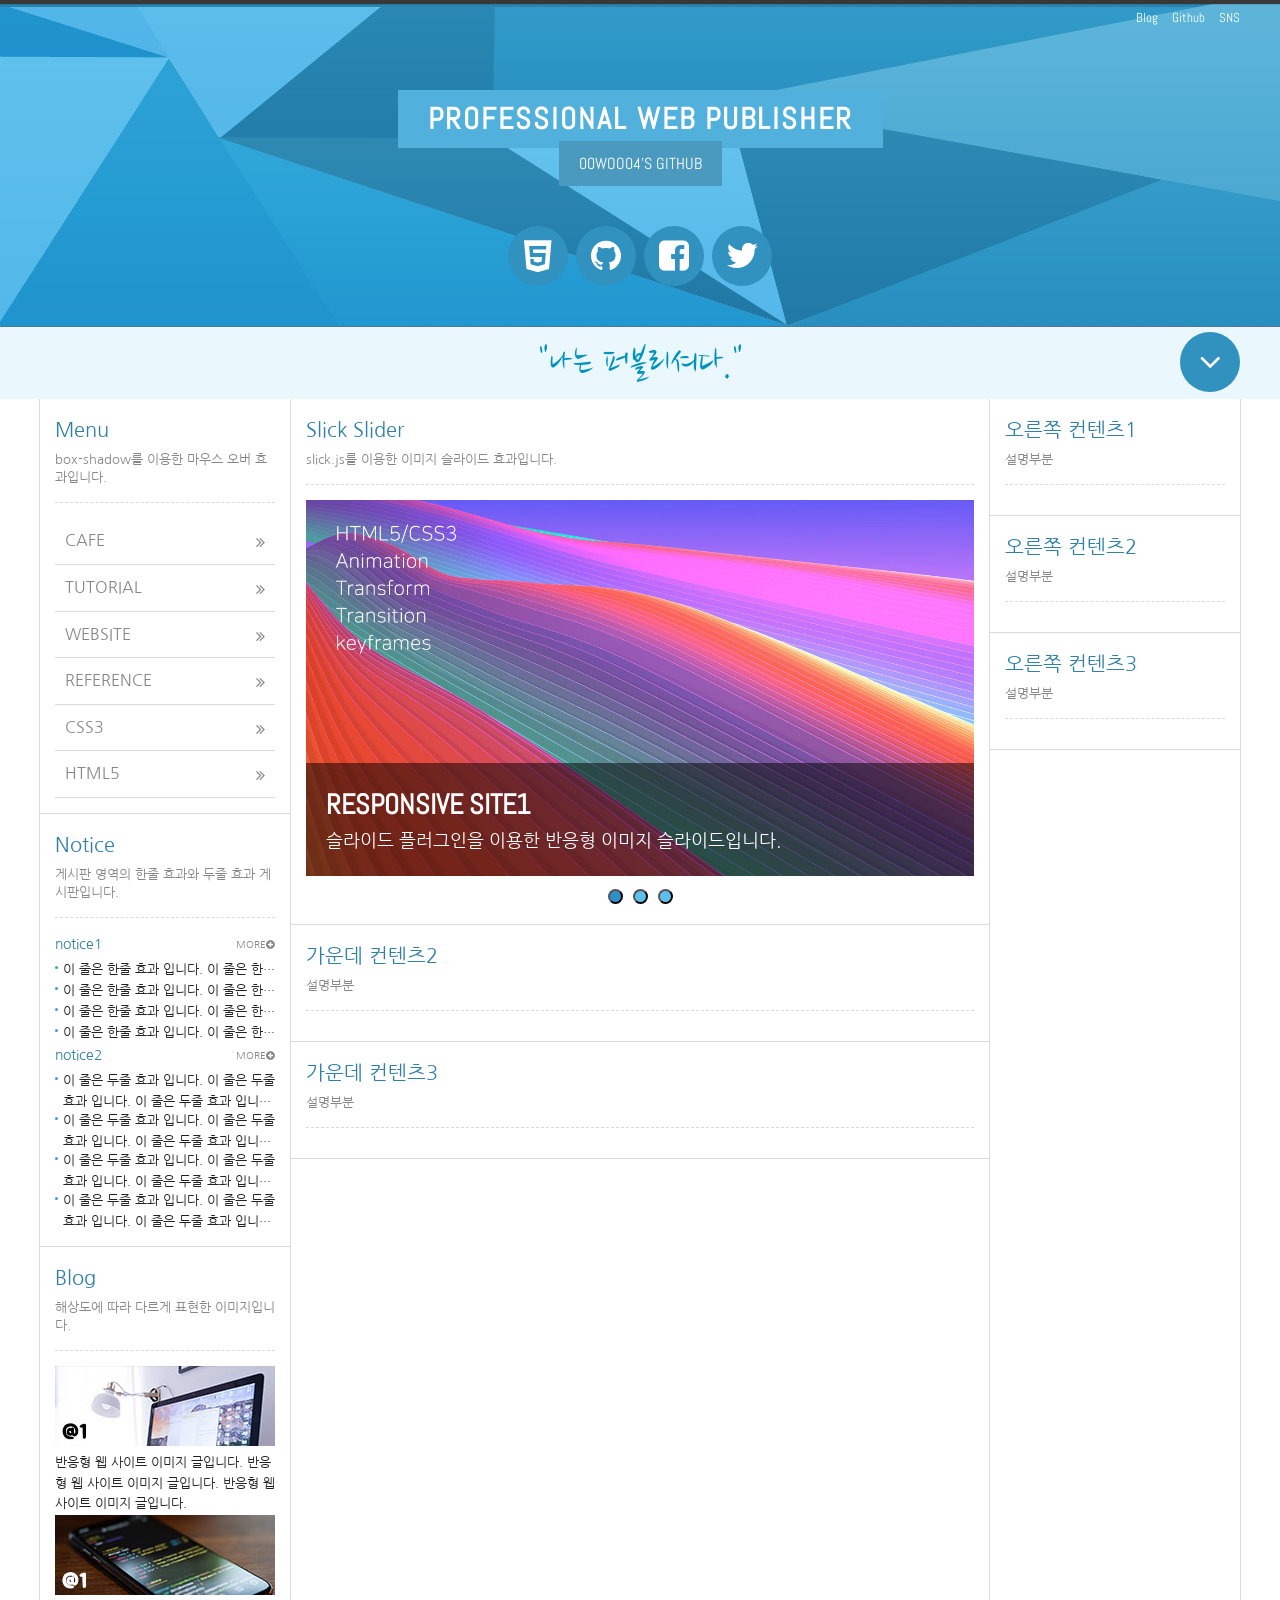
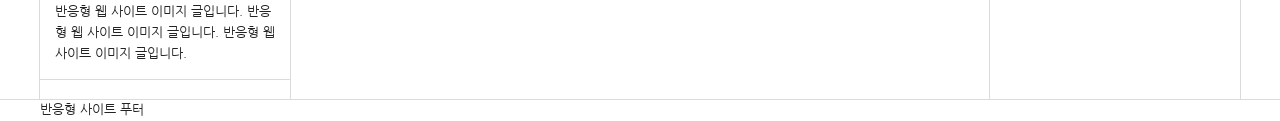
==== commit d7149818: "211129" ====
--- a/Site_Make/index.html
+++ b/Site_Make/index.html
@@ -142,7 +142,7 @@
                     <h3 class="ir_su">왼쪽 컨텐츠</h3>
                     <article class="column col1">
                         <h4 class="col_tit">Menu</h4>
-                        <p class="col_desc">box-shadow 효과</p>
+                        <p class="col_desc">box-shadow를 이용한 마우스 오버 효과입니다.</p>
                         <!-- 메뉴 -->
                         <div class="menu">
                             <ul>
@@ -186,7 +186,7 @@
 
                     <article class="column col3">
                         <h4 class="col_tit">Blog</h4>
-                        <p class="col_desc">해상도에 따라 이미지를 다르게 표현</p>
+                        <p class="col_desc">해상도에 따라 다르게 표현한 이미지입니다.</p>
                         <!-- 블로그1 -->
                         <div class="blog1">
                             <h5 class="ir_su">image1</h5>
@@ -212,12 +212,36 @@
                     <h3 class="ir_su">가운데 컨텐츠</h3>
                     <article class="column col4">
                         <h4 class="col_tit">Slick Slider</h4>
-                        <p class="col_desc">slick.js를 이용한 이미지 슬라이드 효과</p>
-                        <!-- 내용 -->
+                        <p class="col_desc">slick.js를 이용한 이미지 슬라이드 효과입니다.</p>
+                        <!-- 이미지 슬라이드 -->
                         <div class="slider">
-                            <div><img src="./images/slider01.jpg" alt="이미지1"></div>
-                            <div><img src="./images/slider02.jpg" alt="이미지2"></div>
-                            <div><img src="./images/slider03.jpg" alt="이미지3"></div>
+                            <div>
+                                <figure>
+                                    <img src="./images/slider001.jpg" alt="이미지1">
+                                    <figcaption>
+                                        <em>Responsive Site1</em>
+                                        <span>슬라이드 플러그인을 이용한 반응형 이미지 슬라이드입니다.</span>
+                                    </figcaption>
+                                </figure>
+                            </div>
+                            <div>
+                                <figure>
+                                    <img src="./images/slider001.jpg" alt="이미지2">
+                                    <figcaption>
+                                        <em>Responsive Site2</em>
+                                        <span>슬라이드 플러그인을 이용한 반응형 이미지 슬라이드입니다.</span>
+                                    </figcaption>
+                                </figure>
+                            </div>
+                            <div>
+                                <figure>
+                                    <img src="./images/slider001.jpg" alt="이미지3">
+                                    <figcaption>
+                                        <em>Responsive Site3</em>
+                                        <span>슬라이드 플러그인을 이용한 반응형 이미지 슬라이드입니다.</span>
+                                    </figcaption>
+                                </figure>
+                            </div>
                         </div>
                     </article>
 
--- a/Site_Make/css/style.css
+++ b/Site_Make/css/style.css
@@ -386,6 +386,102 @@
            .blog1 .img-retina {background-image: url(../images/blog4_@3.jpg);}
        }
 
+/* 반응형 */
+img {width: 100%;}
+
+/* image slide */
+.slider figure {position: relative;}
+.slider figcaption {
+    position: absolute;
+    bottom: 0;
+    left: 0;
+    width: 100%;
+    padding: 20px;
+    box-sizing: border-box;
+    background-color: rgba(0, 0, 0, 0.5);
+    color: #fff;
+    font-size: 18px;
+}
+.slider figcaption em {
+    display: block;
+    font-weight: bold;
+    font-size: 28px;
+    text-transform: uppercase;
+    font-family: 'Abel', sans-serif;
+    opacity: 0;
+    transition: all .84s ease;
+    transform: translateX(50px);
+}
+.slider figcaption span {
+    display: block;
+    overflow: hidden;
+    text-overflow: ellipsis;
+    white-space: nowrap;
+    opacity: 0;
+    transition: all .84s .2s ease;
+    transform: translateX(50px);
+}
+
+.slider .slick-active figcaption em {opacity: 1; transform: translateX(0);}
+.slider .slick-active figcaption span {opacity: 1; transform: translateX(0);}
+
+.slider .slick-dots {display: block; width: 100%; text-align: center;}
+.slider .slick-dots li {
+    display: inline-block;
+    width: 15px;
+    height: 15px;
+    margin: 5px;
+}
+.slider .slick-dots li button {
+    font-size: 0;
+    line-height: 0;
+    display: block;
+    width: 15px;
+    height: 15px;
+    cursor: pointer;
+    background: #5dbfeb;
+    border-radius: 50%;
+}
+.slider .slick-dots li.slick-active button {background: #2b91c8;}
+.slider .slick-prev {
+    position: absolute;
+    left: 0;
+    bottom: 0;
+    z-index: 1000;
+    width: 30px;
+    height: 30px;
+    display: inline-block;
+    text-indent: -9999px;
+    font: normal normal normal 14px/1 FontAwesome;
+}
+.slider .slick-prev::before {
+    content: "\f053";
+    color: #5dbfeb;
+    text-indent: 0;
+    position: absolute;
+    left: 9px;
+    top: 8px;
+}
+.slider .slick-next {
+    position: absolute;
+    right: 0;
+    bottom: 0;
+    z-index: 1000;
+    width: 30px;
+    height: 30px;
+    display: inline-block;
+    text-indent: -9999px;
+    font: normal normal normal 14px/1 FontAwesome;
+}
+.slider .slick-next::before {
+    content: "\f054";
+    color: #5dbfeb;
+    text-indent: 0;
+    position: absolute;
+    left: 11px;
+    top: 8px;
+}
+
 /* margin padding */
 .mt10 {margin-top: 10px !important;}
 .mt15 {margin-top: 15px !important;}
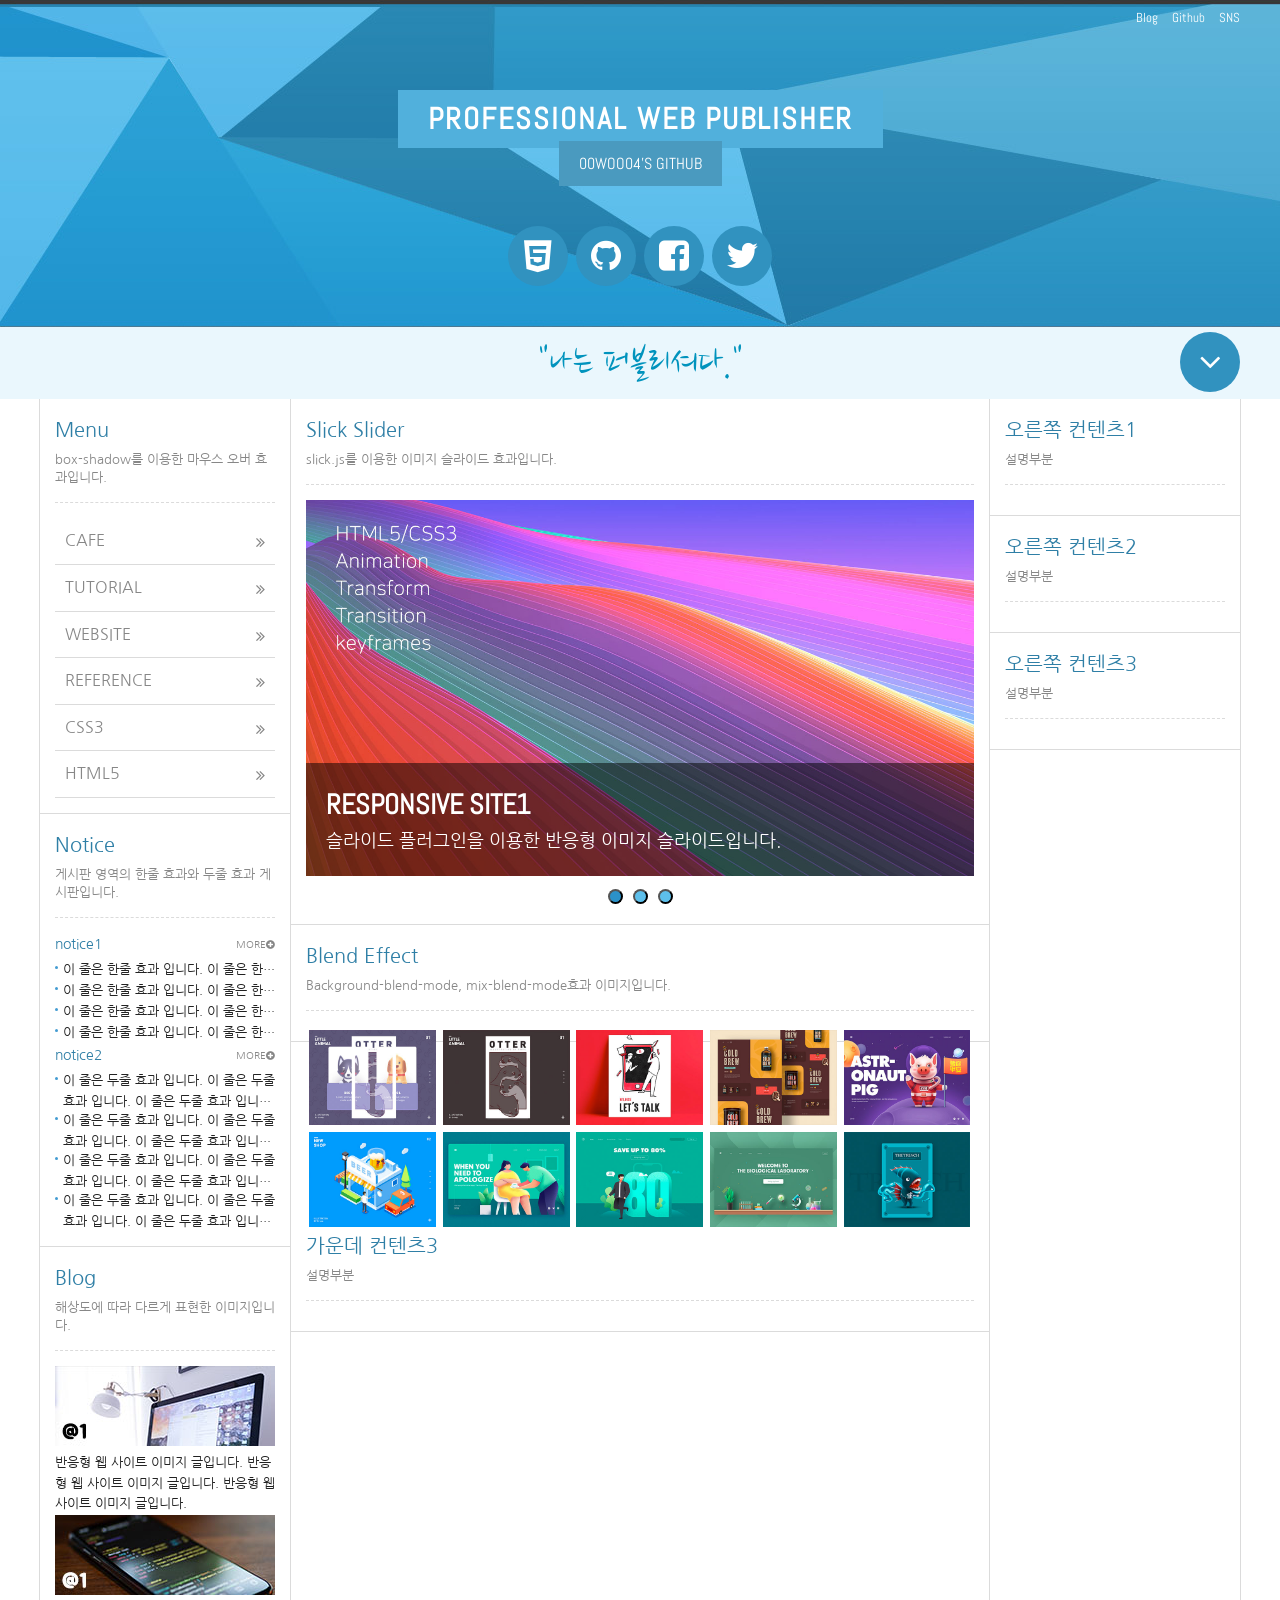
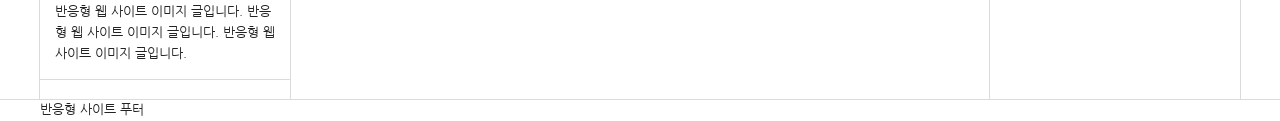
==== commit 658e8f76: "211130 01" ====
--- a/Site_Make/index.html
+++ b/Site_Make/index.html
@@ -10,6 +10,7 @@
     <link rel="stylesheet" href="./css/style.css">
     <link rel="stylesheet" href="./css/font-awesome.css">
     <link rel="stylesheet"  type="text/css" href="./css/slick.css">
+    <link rel="stylesheet" href="./css/lightgallery.css">
     
     <!-- font -->
     <link rel="stylesheet" href="https://fonts.googleapis.com/css?family=Nanum+Gothic">
@@ -246,10 +247,20 @@
                     </article>
 
                     <article class="column col5">
-                        <h4 class="col_tit">가운데 컨텐츠2</h4>
-                        <p class="col_desc">설명부분</p>
-                        <!-- 내용 -->
-                        
+                        <h4 class="col_tit">Blend Effect</h4>
+                        <p class="col_desc">Background-blend-mode, mix-blend-mode효과 이미지입니다.</p>
+                        <div class="lightbox square clearfix">
+                            <a href="./images/light01_s.jpg"><img src="./images/light01.jpg" alt="이미지"></a>
+                            <a href="./images/light02_s.jpg"><img src="./images/light02.jpg" alt="이미지"></a>
+                            <a href="./images/light03_s.jpg"><img src="./images/light03.jpg" alt="이미지"></a>
+                            <a href="./images/light04_s.jpg"><img src="./images/light04.jpg" alt="이미지"></a>
+                            <a href="./images/light05_s.jpg"><img src="./images/light05.jpg" alt="이미지"></a>
+                            <a href="./images/light06_s.jpg"><img src="./images/light06.jpg" alt="이미지"></a>
+                            <a href="./images/light07_s.jpg"><img src="./images/light07.jpg" alt="이미지"></a>
+                            <a href="./images/light08_s.jpg"><img src="./images/light08.jpg" alt="이미지"></a>
+                            <a href="./images/light09_s.jpg"><img src="./images/light09.jpg" alt="이미지"></a>
+                            <a href="./images/light10_s.jpg"><img src="./images/light10.jpg" alt="이미지"></a>
+                        </div>
                     </article>
 
                     <article class="column col6">
@@ -297,5 +308,6 @@
     <script src="./script/jquery.min_1.12.4.js"></script>
     <script src="./script/slick.min.js"></script>
     <script src="./script/script.js"></script>
+    <script src="./script/lightgallery.min.js"></script>
 </body>
 </html>
--- a/Site_Make/css/style.css
+++ b/Site_Make/css/style.css
@@ -482,6 +482,10 @@
     top: 8px;
 }
 
+/* lightbox (blend effect) */
+.square a {float: left; width: 19%; margin: 0.5%;}
+.square a img {width: 100%; display: block;}
+
 /* margin padding */
 .mt10 {margin-top: 10px !important;}
 .mt15 {margin-top: 15px !important;}
@@ -503,6 +507,9 @@
     #contents .container {border: 0;}
     
     .title .btn {right: 15px;}
+
+    .square a {width: 24%;}
+    .square a:nth-child(5n) {display: none;}
 }
 
 /* 화면 너비 0~1024px */
@@ -564,6 +571,9 @@
     }
     .column.col2 {background: #fff;}
     .column.col4 {border-top: 1px solid #dbdbdb;}
+
+    .square a {width: 49%;}
+    .square a:nth-child(5) {display: none;}
 }
 
 /* 화면 너비 0~480px */
--- a/Site_Make/css/lightgallery.css
+++ b/Site_Make/css/lightgallery.css
@@ -0,0 +1,982 @@
+/*! lightgallery - v1.6.11 - 2018-05-22
+* http://sachinchoolur.github.io/lightGallery/
+* Copyright (c) 2018 Sachin N; Licensed GPLv3 */
+@font-face {
+  font-family: 'lg';
+  src: url("../fonts/lg.eot?n1z373");
+  src: url("../fonts/lg.eot?#iefixn1z373") format("embedded-opentype"), url("../fonts/lg.woff?n1z373") format("woff"), url("../fonts/lg.ttf?n1z373") format("truetype"), url("../fonts/lg.svg?n1z373#lg") format("svg");
+  font-weight: normal;
+  font-style: normal;
+}
+.lg-icon {
+  font-family: 'lg';
+  speak: none;
+  font-style: normal;
+  font-weight: normal;
+  font-variant: normal;
+  text-transform: none;
+  line-height: 1;
+  /* Better Font Rendering =========== */
+  -webkit-font-smoothing: antialiased;
+  -moz-osx-font-smoothing: grayscale;
+}
+
+.lg-actions .lg-next, .lg-actions .lg-prev {
+  background-color: rgba(0, 0, 0, 0.45);
+  border-radius: 2px;
+  color: #999;
+  cursor: pointer;
+  display: block;
+  font-size: 22px;
+  margin-top: -10px;
+  padding: 8px 10px 9px;
+  position: absolute;
+  top: 50%;
+  z-index: 1080;
+  border: none;
+  outline: none;
+}
+.lg-actions .lg-next.disabled, .lg-actions .lg-prev.disabled {
+/*  pointer-events: none;*/
+  opacity: 0.5;
+}
+.lg-actions .lg-next:hover, .lg-actions .lg-prev:hover {
+  color: #FFF;
+}
+.lg-actions .lg-next {
+  right: 20px;
+}
+.lg-actions .lg-next:before {
+  content: "\e095";
+}
+.lg-actions .lg-prev {
+  left: 20px;
+}
+.lg-actions .lg-prev:after {
+  content: "\e094";
+}
+
+@-webkit-keyframes lg-right-end {
+  0% {
+    left: 0;
+  }
+  50% {
+    left: -30px;
+  }
+  100% {
+    left: 0;
+  }
+}
+@-moz-keyframes lg-right-end {
+  0% {
+    left: 0;
+  }
+  50% {
+    left: -30px;
+  }
+  100% {
+    left: 0;
+  }
+}
+@-ms-keyframes lg-right-end {
+  0% {
+    left: 0;
+  }
+  50% {
+    left: -30px;
+  }
+  100% {
+    left: 0;
+  }
+}
+@keyframes lg-right-end {
+  0% {
+    left: 0;
+  }
+  50% {
+    left: -30px;
+  }
+  100% {
+    left: 0;
+  }
+}
+@-webkit-keyframes lg-left-end {
+  0% {
+    left: 0;
+  }
+  50% {
+    left: 30px;
+  }
+  100% {
+    left: 0;
+  }
+}
+@-moz-keyframes lg-left-end {
+  0% {
+    left: 0;
+  }
+  50% {
+    left: 30px;
+  }
+  100% {
+    left: 0;
+  }
+}
+@-ms-keyframes lg-left-end {
+  0% {
+    left: 0;
+  }
+  50% {
+    left: 30px;
+  }
+  100% {
+    left: 0;
+  }
+}
+@keyframes lg-left-end {
+  0% {
+    left: 0;
+  }
+  50% {
+    left: 30px;
+  }
+  100% {
+    left: 0;
+  }
+}
+.lg-outer.lg-right-end .lg-object {
+  -webkit-animation: lg-right-end 0.3s;
+  -o-animation: lg-right-end 0.3s;
+  animation: lg-right-end 0.3s;
+  position: relative;
+}
+.lg-outer.lg-left-end .lg-object {
+  -webkit-animation: lg-left-end 0.3s;
+  -o-animation: lg-left-end 0.3s;
+  animation: lg-left-end 0.3s;
+  position: relative;
+}
+
+.lg-toolbar {
+  z-index: 1082;
+  left: 0;
+  position: absolute;
+  top: 0;
+  width: 100%;
+  background-color: rgba(0, 0, 0, 0.45);
+}
+.lg-toolbar .lg-icon {
+  color: #999;
+  cursor: pointer;
+  float: right;
+  font-size: 24px;
+  height: 47px;
+  line-height: 27px;
+  padding: 10px 0;
+  text-align: center;
+  width: 50px;
+  text-decoration: none !important;
+  outline: medium none;
+  -webkit-transition: color 0.2s linear;
+  -o-transition: color 0.2s linear;
+  transition: color 0.2s linear;
+}
+.lg-toolbar .lg-icon:hover {
+  color: #FFF;
+}
+.lg-toolbar .lg-close:after {
+  content: "\e070";
+}
+.lg-toolbar .lg-download:after {
+  content: "\e0f2";
+}
+
+.lg-sub-html {
+  background-color: rgba(0, 0, 0, 0.45);
+  bottom: 0;
+  color: #EEE;
+  font-size: 16px;
+  left: 0;
+  padding: 10px 40px;
+  position: fixed;
+  right: 0;
+  text-align: center;
+  z-index: 1080;
+}
+.lg-sub-html h4 {
+  margin: 0;
+  font-size: 13px;
+  font-weight: bold;
+}
+.lg-sub-html p {
+  font-size: 12px;
+  margin: 5px 0 0;
+}
+
+#lg-counter {
+  color: #999;
+  display: inline-block;
+  font-size: 16px;
+  padding-left: 20px;
+  padding-top: 12px;
+  vertical-align: middle;
+}
+
+.lg-toolbar, .lg-prev, .lg-next {
+  opacity: 1;
+  -webkit-transition: -webkit-transform 0.35s cubic-bezier(0, 0, 0.25, 1) 0s, opacity 0.35s cubic-bezier(0, 0, 0.25, 1) 0s, color 0.2s linear;
+  -moz-transition: -moz-transform 0.35s cubic-bezier(0, 0, 0.25, 1) 0s, opacity 0.35s cubic-bezier(0, 0, 0.25, 1) 0s, color 0.2s linear;
+  -o-transition: -o-transform 0.35s cubic-bezier(0, 0, 0.25, 1) 0s, opacity 0.35s cubic-bezier(0, 0, 0.25, 1) 0s, color 0.2s linear;
+  transition: transform 0.35s cubic-bezier(0, 0, 0.25, 1) 0s, opacity 0.35s cubic-bezier(0, 0, 0.25, 1) 0s, color 0.2s linear;
+}
+
+.lg-hide-items .lg-prev {
+  opacity: 0;
+  -webkit-transform: translate3d(-10px, 0, 0);
+  transform: translate3d(-10px, 0, 0);
+}
+.lg-hide-items .lg-next {
+  opacity: 0;
+  -webkit-transform: translate3d(10px, 0, 0);
+  transform: translate3d(10px, 0, 0);
+}
+.lg-hide-items .lg-toolbar {
+  opacity: 0;
+  -webkit-transform: translate3d(0, -10px, 0);
+  transform: translate3d(0, -10px, 0);
+}
+
+body:not(.lg-from-hash) .lg-outer.lg-start-zoom .lg-object {
+  -webkit-transform: scale3d(0.5, 0.5, 0.5);
+  transform: scale3d(0.5, 0.5, 0.5);
+  opacity: 0;
+  -webkit-transition: -webkit-transform 250ms cubic-bezier(0, 0, 0.25, 1) 0s, opacity 250ms cubic-bezier(0, 0, 0.25, 1) !important;
+  -moz-transition: -moz-transform 250ms cubic-bezier(0, 0, 0.25, 1) 0s, opacity 250ms cubic-bezier(0, 0, 0.25, 1) !important;
+  -o-transition: -o-transform 250ms cubic-bezier(0, 0, 0.25, 1) 0s, opacity 250ms cubic-bezier(0, 0, 0.25, 1) !important;
+  transition: transform 250ms cubic-bezier(0, 0, 0.25, 1) 0s, opacity 250ms cubic-bezier(0, 0, 0.25, 1) !important;
+  -webkit-transform-origin: 50% 50%;
+  -moz-transform-origin: 50% 50%;
+  -ms-transform-origin: 50% 50%;
+  transform-origin: 50% 50%;
+}
+body:not(.lg-from-hash) .lg-outer.lg-start-zoom .lg-item.lg-complete .lg-object {
+  -webkit-transform: scale3d(1, 1, 1);
+  transform: scale3d(1, 1, 1);
+  opacity: 1;
+}
+
+.lg-outer .lg-thumb-outer {
+  background-color: #0D0A0A;
+  bottom: 0;
+  position: absolute;
+  width: 100%;
+  z-index: 1080;
+  max-height: 350px;
+  -webkit-transform: translate3d(0, 100%, 0);
+  transform: translate3d(0, 100%, 0);
+  -webkit-transition: -webkit-transform 0.25s cubic-bezier(0, 0, 0.25, 1) 0s;
+  -moz-transition: -moz-transform 0.25s cubic-bezier(0, 0, 0.25, 1) 0s;
+  -o-transition: -o-transform 0.25s cubic-bezier(0, 0, 0.25, 1) 0s;
+  transition: transform 0.25s cubic-bezier(0, 0, 0.25, 1) 0s;
+}
+.lg-outer .lg-thumb-outer.lg-grab .lg-thumb-item {
+  cursor: -webkit-grab;
+  cursor: -moz-grab;
+  cursor: -o-grab;
+  cursor: -ms-grab;
+  cursor: grab;
+}
+.lg-outer .lg-thumb-outer.lg-grabbing .lg-thumb-item {
+  cursor: move;
+  cursor: -webkit-grabbing;
+  cursor: -moz-grabbing;
+  cursor: -o-grabbing;
+  cursor: -ms-grabbing;
+  cursor: grabbing;
+}
+.lg-outer .lg-thumb-outer.lg-dragging .lg-thumb {
+  -webkit-transition-duration: 0s !important;
+  transition-duration: 0s !important;
+}
+.lg-outer.lg-thumb-open .lg-thumb-outer {
+  -webkit-transform: translate3d(0, 0%, 0);
+  transform: translate3d(0, 0%, 0);
+}
+.lg-outer .lg-thumb {
+  padding: 10px 0;
+  height: 100%;
+  margin-bottom: -5px;
+}
+.lg-outer .lg-thumb-item {
+  border-radius: 5px;
+  cursor: pointer;
+  float: left;
+  overflow: hidden;
+  height: 100%;
+  border: 2px solid #FFF;
+  border-radius: 4px;
+  margin-bottom: 5px;
+}
+@media (min-width: 1025px) {
+  .lg-outer .lg-thumb-item {
+    -webkit-transition: border-color 0.25s ease;
+    -o-transition: border-color 0.25s ease;
+    transition: border-color 0.25s ease;
+  }
+}
+.lg-outer .lg-thumb-item.active, .lg-outer .lg-thumb-item:hover {
+  border-color: #a90707;
+}
+.lg-outer .lg-thumb-item img {
+  width: 100%;
+  height: 100%;
+  object-fit: cover;
+}
+.lg-outer.lg-has-thumb .lg-item {
+  padding-bottom: 120px;
+}
+.lg-outer.lg-can-toggle .lg-item {
+  padding-bottom: 0;
+}
+.lg-outer.lg-pull-caption-up .lg-sub-html {
+  -webkit-transition: bottom 0.25s ease;
+  -o-transition: bottom 0.25s ease;
+  transition: bottom 0.25s ease;
+}
+.lg-outer.lg-pull-caption-up.lg-thumb-open .lg-sub-html {
+  bottom: 100px;
+}
+.lg-outer .lg-toogle-thumb {
+  background-color: #0D0A0A;
+  border-radius: 2px 2px 0 0;
+  color: #999;
+  cursor: pointer;
+  font-size: 24px;
+  height: 39px;
+  line-height: 27px;
+  padding: 5px 0;
+  position: absolute;
+  right: 20px;
+  text-align: center;
+  top: -39px;
+  width: 50px;
+}
+.lg-outer .lg-toogle-thumb:after {
+  content: "\e1ff";
+}
+.lg-outer .lg-toogle-thumb:hover {
+  color: #FFF;
+}
+
+.lg-outer .lg-video-cont {
+  display: inline-block;
+  vertical-align: middle;
+  max-width: 1140px;
+  max-height: 100%;
+  width: 100%;
+  padding: 0 5px;
+}
+.lg-outer .lg-video {
+  width: 100%;
+  height: 0;
+  padding-bottom: 56.25%;
+  overflow: hidden;
+  position: relative;
+}
+.lg-outer .lg-video .lg-object {
+  display: inline-block;
+  position: absolute;
+  top: 0;
+  left: 0;
+  width: 100% !important;
+  height: 100% !important;
+}
+.lg-outer .lg-video .lg-video-play {
+  width: 84px;
+  height: 59px;
+  position: absolute;
+  left: 50%;
+  top: 50%;
+  margin-left: -42px;
+  margin-top: -30px;
+  z-index: 1080;
+  cursor: pointer;
+}
+.lg-outer .lg-has-iframe .lg-video {
+  -webkit-overflow-scrolling: touch;
+  overflow: auto;
+}
+.lg-outer .lg-has-vimeo .lg-video-play {
+  background: url("../img/vimeo-play.png") no-repeat scroll 0 0 transparent;
+}
+.lg-outer .lg-has-vimeo:hover .lg-video-play {
+  background: url("../img/vimeo-play.png") no-repeat scroll 0 -58px transparent;
+}
+.lg-outer .lg-has-html5 .lg-video-play {
+  background: transparent url("../img/video-play.png") no-repeat scroll 0 0;
+  height: 64px;
+  margin-left: -32px;
+  margin-top: -32px;
+  width: 64px;
+  opacity: 0.8;
+}
+.lg-outer .lg-has-html5:hover .lg-video-play {
+  opacity: 1;
+}
+.lg-outer .lg-has-youtube .lg-video-play {
+  background: url("../img/youtube-play.png") no-repeat scroll 0 0 transparent;
+}
+.lg-outer .lg-has-youtube:hover .lg-video-play {
+  background: url("../img/youtube-play.png") no-repeat scroll 0 -60px transparent;
+}
+.lg-outer .lg-video-object {
+  width: 100% !important;
+  height: 100% !important;
+  position: absolute;
+  top: 0;
+  left: 0;
+}
+.lg-outer .lg-has-video .lg-video-object {
+  visibility: hidden;
+}
+.lg-outer .lg-has-video.lg-video-playing .lg-object, .lg-outer .lg-has-video.lg-video-playing .lg-video-play {
+  display: none;
+}
+.lg-outer .lg-has-video.lg-video-playing .lg-video-object {
+  visibility: visible;
+}
+
+.lg-progress-bar {
+  background-color: #333;
+  height: 5px;
+  left: 0;
+  position: absolute;
+  top: 0;
+  width: 100%;
+  z-index: 1083;
+  opacity: 0;
+  -webkit-transition: opacity 0.08s ease 0s;
+  -moz-transition: opacity 0.08s ease 0s;
+  -o-transition: opacity 0.08s ease 0s;
+  transition: opacity 0.08s ease 0s;
+}
+.lg-progress-bar .lg-progress {
+  background-color: #a90707;
+  height: 5px;
+  width: 0;
+}
+.lg-progress-bar.lg-start .lg-progress {
+  width: 100%;
+}
+.lg-show-autoplay .lg-progress-bar {
+  opacity: 1;
+}
+
+.lg-autoplay-button:after {
+  content: "\e01d";
+}
+.lg-show-autoplay .lg-autoplay-button:after {
+  content: "\e01a";
+}
+
+.lg-outer.lg-css3.lg-zoom-dragging .lg-item.lg-complete.lg-zoomable .lg-img-wrap, .lg-outer.lg-css3.lg-zoom-dragging .lg-item.lg-complete.lg-zoomable .lg-image {
+  -webkit-transition-duration: 0s;
+  transition-duration: 0s;
+}
+.lg-outer.lg-use-transition-for-zoom .lg-item.lg-complete.lg-zoomable .lg-img-wrap {
+  -webkit-transition: -webkit-transform 0.3s cubic-bezier(0, 0, 0.25, 1) 0s;
+  -moz-transition: -moz-transform 0.3s cubic-bezier(0, 0, 0.25, 1) 0s;
+  -o-transition: -o-transform 0.3s cubic-bezier(0, 0, 0.25, 1) 0s;
+  transition: transform 0.3s cubic-bezier(0, 0, 0.25, 1) 0s;
+}
+.lg-outer.lg-use-left-for-zoom .lg-item.lg-complete.lg-zoomable .lg-img-wrap {
+  -webkit-transition: left 0.3s cubic-bezier(0, 0, 0.25, 1) 0s, top 0.3s cubic-bezier(0, 0, 0.25, 1) 0s;
+  -moz-transition: left 0.3s cubic-bezier(0, 0, 0.25, 1) 0s, top 0.3s cubic-bezier(0, 0, 0.25, 1) 0s;
+  -o-transition: left 0.3s cubic-bezier(0, 0, 0.25, 1) 0s, top 0.3s cubic-bezier(0, 0, 0.25, 1) 0s;
+  transition: left 0.3s cubic-bezier(0, 0, 0.25, 1) 0s, top 0.3s cubic-bezier(0, 0, 0.25, 1) 0s;
+}
+.lg-outer .lg-item.lg-complete.lg-zoomable .lg-img-wrap {
+  -webkit-transform: translate3d(0, 0, 0);
+  transform: translate3d(0, 0, 0);
+  -webkit-backface-visibility: hidden;
+  -moz-backface-visibility: hidden;
+  backface-visibility: hidden;
+}
+.lg-outer .lg-item.lg-complete.lg-zoomable .lg-image {
+  -webkit-transform: scale3d(1, 1, 1);
+  transform: scale3d(1, 1, 1);
+  -webkit-transition: -webkit-transform 0.3s cubic-bezier(0, 0, 0.25, 1) 0s, opacity 0.15s !important;
+  -moz-transition: -moz-transform 0.3s cubic-bezier(0, 0, 0.25, 1) 0s, opacity 0.15s !important;
+  -o-transition: -o-transform 0.3s cubic-bezier(0, 0, 0.25, 1) 0s, opacity 0.15s !important;
+  transition: transform 0.3s cubic-bezier(0, 0, 0.25, 1) 0s, opacity 0.15s !important;
+  -webkit-transform-origin: 0 0;
+  -moz-transform-origin: 0 0;
+  -ms-transform-origin: 0 0;
+  transform-origin: 0 0;
+  -webkit-backface-visibility: hidden;
+  -moz-backface-visibility: hidden;
+  backface-visibility: hidden;
+}
+
+#lg-zoom-in:after {
+  content: "\e311";
+}
+
+#lg-actual-size {
+  font-size: 20px;
+}
+#lg-actual-size:after {
+  content: "\e033";
+}
+
+#lg-zoom-out {
+  opacity: 0.5;
+/*  pointer-events: none;*/
+}
+#lg-zoom-out:after {
+  content: "\e312";
+}
+.lg-zoomed #lg-zoom-out {
+  opacity: 1;
+/*  pointer-events: auto;*/
+}
+
+.lg-outer .lg-pager-outer {
+  bottom: 60px;
+  left: 0;
+  position: absolute;
+  right: 0;
+  text-align: center;
+  z-index: 1080;
+  height: 10px;
+}
+.lg-outer .lg-pager-outer.lg-pager-hover .lg-pager-cont {
+  overflow: visible;
+}
+.lg-outer .lg-pager-cont {
+  cursor: pointer;
+  display: inline-block;
+  overflow: hidden;
+  position: relative;
+  vertical-align: top;
+  margin: 0 5px;
+}
+.lg-outer .lg-pager-cont:hover .lg-pager-thumb-cont {
+  opacity: 1;
+  -webkit-transform: translate3d(0, 0, 0);
+  transform: translate3d(0, 0, 0);
+}
+.lg-outer .lg-pager-cont.lg-pager-active .lg-pager {
+  box-shadow: 0 0 0 2px white inset;
+}
+.lg-outer .lg-pager-thumb-cont {
+  background-color: #fff;
+  color: #FFF;
+  bottom: 100%;
+  height: 83px;
+  left: 0;
+  margin-bottom: 20px;
+  margin-left: -60px;
+  opacity: 0;
+  padding: 5px;
+  position: absolute;
+  width: 120px;
+  border-radius: 3px;
+  -webkit-transition: opacity 0.15s ease 0s, -webkit-transform 0.15s ease 0s;
+  -moz-transition: opacity 0.15s ease 0s, -moz-transform 0.15s ease 0s;
+  -o-transition: opacity 0.15s ease 0s, -o-transform 0.15s ease 0s;
+  transition: opacity 0.15s ease 0s, transform 0.15s ease 0s;
+  -webkit-transform: translate3d(0, 5px, 0);
+  transform: translate3d(0, 5px, 0);
+}
+.lg-outer .lg-pager-thumb-cont img {
+  width: 100%;
+  height: 100%;
+}
+.lg-outer .lg-pager {
+  background-color: rgba(255, 255, 255, 0.5);
+  border-radius: 50%;
+  box-shadow: 0 0 0 8px rgba(255, 255, 255, 0.7) inset;
+  display: block;
+  height: 12px;
+  -webkit-transition: box-shadow 0.3s ease 0s;
+  -o-transition: box-shadow 0.3s ease 0s;
+  transition: box-shadow 0.3s ease 0s;
+  width: 12px;
+}
+.lg-outer .lg-pager:hover, .lg-outer .lg-pager:focus {
+  box-shadow: 0 0 0 8px white inset;
+}
+.lg-outer .lg-caret {
+  border-left: 10px solid transparent;
+  border-right: 10px solid transparent;
+  border-top: 10px dashed;
+  bottom: -10px;
+  display: inline-block;
+  height: 0;
+  left: 50%;
+  margin-left: -5px;
+  position: absolute;
+  vertical-align: middle;
+  width: 0;
+}
+
+.lg-fullscreen:after {
+  content: "\e20c";
+}
+.lg-fullscreen-on .lg-fullscreen:after {
+  content: "\e20d";
+}
+
+.lg-outer #lg-dropdown-overlay {
+  background-color: rgba(0, 0, 0, 0.25);
+  bottom: 0;
+  cursor: default;
+  left: 0;
+  position: fixed;
+  right: 0;
+  top: 0;
+  z-index: 1081;
+  opacity: 0;
+  visibility: hidden;
+  -webkit-transition: visibility 0s linear 0.18s, opacity 0.18s linear 0s;
+  -o-transition: visibility 0s linear 0.18s, opacity 0.18s linear 0s;
+  transition: visibility 0s linear 0.18s, opacity 0.18s linear 0s;
+}
+.lg-outer.lg-dropdown-active .lg-dropdown, .lg-outer.lg-dropdown-active #lg-dropdown-overlay {
+  -webkit-transition-delay: 0s;
+  transition-delay: 0s;
+  -moz-transform: translate3d(0, 0px, 0);
+  -o-transform: translate3d(0, 0px, 0);
+  -ms-transform: translate3d(0, 0px, 0);
+  -webkit-transform: translate3d(0, 0px, 0);
+  transform: translate3d(0, 0px, 0);
+  opacity: 1;
+  visibility: visible;
+}
+.lg-outer.lg-dropdown-active #lg-share {
+  color: #FFF;
+}
+.lg-outer .lg-dropdown {
+  background-color: #fff;
+  border-radius: 2px;
+  font-size: 14px;
+  list-style-type: none;
+  margin: 0;
+  padding: 10px 0;
+  position: absolute;
+  right: 0;
+  text-align: left;
+  top: 50px;
+  opacity: 0;
+  visibility: hidden;
+  -moz-transform: translate3d(0, 5px, 0);
+  -o-transform: translate3d(0, 5px, 0);
+  -ms-transform: translate3d(0, 5px, 0);
+  -webkit-transform: translate3d(0, 5px, 0);
+  transform: translate3d(0, 5px, 0);
+  -webkit-transition: -webkit-transform 0.18s linear 0s, visibility 0s linear 0.5s, opacity 0.18s linear 0s;
+  -moz-transition: -moz-transform 0.18s linear 0s, visibility 0s linear 0.5s, opacity 0.18s linear 0s;
+  -o-transition: -o-transform 0.18s linear 0s, visibility 0s linear 0.5s, opacity 0.18s linear 0s;
+  transition: transform 0.18s linear 0s, visibility 0s linear 0.5s, opacity 0.18s linear 0s;
+}
+.lg-outer .lg-dropdown:after {
+  content: "";
+  display: block;
+  height: 0;
+  width: 0;
+  position: absolute;
+  border: 8px solid transparent;
+  border-bottom-color: #FFF;
+  right: 16px;
+  top: -16px;
+}
+.lg-outer .lg-dropdown > li:last-child {
+  margin-bottom: 0px;
+}
+.lg-outer .lg-dropdown > li:hover a, .lg-outer .lg-dropdown > li:hover .lg-icon {
+  color: #333;
+}
+.lg-outer .lg-dropdown a {
+  color: #333;
+  display: block;
+  white-space: pre;
+  padding: 4px 12px;
+  font-family: "Open Sans","Helvetica Neue",Helvetica,Arial,sans-serif;
+  font-size: 12px;
+}
+.lg-outer .lg-dropdown a:hover {
+  background-color: rgba(0, 0, 0, 0.07);
+}
+.lg-outer .lg-dropdown .lg-dropdown-text {
+  display: inline-block;
+  line-height: 1;
+  margin-top: -3px;
+  vertical-align: middle;
+}
+.lg-outer .lg-dropdown .lg-icon {
+  color: #333;
+  display: inline-block;
+  float: none;
+  font-size: 20px;
+  height: auto;
+  line-height: 1;
+  margin-right: 8px;
+  padding: 0;
+  vertical-align: middle;
+  width: auto;
+}
+.lg-outer #lg-share {
+  position: relative;
+}
+.lg-outer #lg-share:after {
+  content: "\e80d";
+}
+.lg-outer #lg-share-facebook .lg-icon {
+  color: #3b5998;
+}
+.lg-outer #lg-share-facebook .lg-icon:after {
+  content: "\e901";
+}
+.lg-outer #lg-share-twitter .lg-icon {
+  color: #00aced;
+}
+.lg-outer #lg-share-twitter .lg-icon:after {
+  content: "\e904";
+}
+.lg-outer #lg-share-googleplus .lg-icon {
+  color: #dd4b39;
+}
+.lg-outer #lg-share-googleplus .lg-icon:after {
+  content: "\e902";
+}
+.lg-outer #lg-share-pinterest .lg-icon {
+  color: #cb2027;
+}
+.lg-outer #lg-share-pinterest .lg-icon:after {
+  content: "\e903";
+}
+
+.lg-group:after {
+  content: "";
+  display: table;
+  clear: both;
+}
+
+.lg-outer {
+  width: 100%;
+  height: 100%;
+  position: fixed;
+  top: 0;
+  left: 0;
+  z-index: 1050;
+  text-align: left;
+  opacity: 0;
+  -webkit-transition: opacity 0.15s ease 0s;
+  -o-transition: opacity 0.15s ease 0s;
+  transition: opacity 0.15s ease 0s;
+}
+.lg-outer * {
+  -webkit-box-sizing: border-box;
+  -moz-box-sizing: border-box;
+  box-sizing: border-box;
+}
+.lg-outer.lg-visible {
+  opacity: 1;
+}
+.lg-outer.lg-css3 .lg-item.lg-prev-slide, .lg-outer.lg-css3 .lg-item.lg-next-slide, .lg-outer.lg-css3 .lg-item.lg-current {
+  -webkit-transition-duration: inherit !important;
+  transition-duration: inherit !important;
+  -webkit-transition-timing-function: inherit !important;
+  transition-timing-function: inherit !important;
+}
+.lg-outer.lg-css3.lg-dragging .lg-item.lg-prev-slide, .lg-outer.lg-css3.lg-dragging .lg-item.lg-next-slide, .lg-outer.lg-css3.lg-dragging .lg-item.lg-current {
+  -webkit-transition-duration: 0s !important;
+  transition-duration: 0s !important;
+  opacity: 1;
+}
+.lg-outer.lg-grab img.lg-object {
+  cursor: -webkit-grab;
+  cursor: -moz-grab;
+  cursor: -o-grab;
+  cursor: -ms-grab;
+  cursor: grab;
+}
+.lg-outer.lg-grabbing img.lg-object {
+  cursor: move;
+  cursor: -webkit-grabbing;
+  cursor: -moz-grabbing;
+  cursor: -o-grabbing;
+  cursor: -ms-grabbing;
+  cursor: grabbing;
+}
+.lg-outer .lg {
+  height: 100%;
+  width: 100%;
+  position: relative;
+  overflow: hidden;
+  margin-left: auto;
+  margin-right: auto;
+  max-width: 100%;
+  max-height: 100%;
+}
+.lg-outer .lg-inner {
+  width: 100%;
+  height: 100%;
+  position: absolute;
+  left: 0;
+  top: 0;
+  white-space: nowrap;
+}
+.lg-outer .lg-item {
+  background: url("../img/loading.gif") no-repeat scroll center center transparent;
+  display: none !important;
+}
+.lg-outer.lg-css3 .lg-prev-slide, .lg-outer.lg-css3 .lg-current, .lg-outer.lg-css3 .lg-next-slide {
+  display: inline-block !important;
+}
+.lg-outer.lg-css .lg-current {
+  display: inline-block !important;
+}
+.lg-outer .lg-item, .lg-outer .lg-img-wrap {
+  display: inline-block;
+  text-align: center;
+  position: absolute;
+  width: 100%;
+  height: 100%;
+}
+.lg-outer .lg-item:before, .lg-outer .lg-img-wrap:before {
+  content: "";
+  display: inline-block;
+  height: 50%;
+  width: 1px;
+  margin-right: -1px;
+}
+.lg-outer .lg-img-wrap {
+  position: absolute;
+  padding: 0 5px;
+  left: 0;
+  right: 0;
+  top: 0;
+  bottom: 0;
+}
+.lg-outer .lg-item.lg-complete {
+  background-image: none;
+}
+.lg-outer .lg-item.lg-current {
+  z-index: 1060;
+}
+.lg-outer .lg-image {
+  display: inline-block;
+  vertical-align: middle;
+  max-width: 100%;
+  max-height: 100%;
+  width: auto !important;
+  height: auto !important;
+}
+.lg-outer.lg-show-after-load .lg-item .lg-object, .lg-outer.lg-show-after-load .lg-item .lg-video-play {
+  opacity: 0;
+  -webkit-transition: opacity 0.15s ease 0s;
+  -o-transition: opacity 0.15s ease 0s;
+  transition: opacity 0.15s ease 0s;
+}
+.lg-outer.lg-show-after-load .lg-item.lg-complete .lg-object, .lg-outer.lg-show-after-load .lg-item.lg-complete .lg-video-play {
+  opacity: 1;
+}
+.lg-outer .lg-empty-html {
+  display: none;
+}
+.lg-outer.lg-hide-download #lg-download {
+  display: none;
+}
+
+.lg-backdrop {
+  position: fixed;
+  top: 0;
+  left: 0;
+  right: 0;
+  bottom: 0;
+  z-index: 1040;
+  background-color: #000;
+  opacity: 0;
+  -webkit-transition: opacity 0.15s ease 0s;
+  -o-transition: opacity 0.15s ease 0s;
+  transition: opacity 0.15s ease 0s;
+}
+.lg-backdrop.in {
+  opacity: 1;
+}
+
+.lg-css3.lg-no-trans .lg-prev-slide, .lg-css3.lg-no-trans .lg-next-slide, .lg-css3.lg-no-trans .lg-current {
+  -webkit-transition: none 0s ease 0s !important;
+  -moz-transition: none 0s ease 0s !important;
+  -o-transition: none 0s ease 0s !important;
+  transition: none 0s ease 0s !important;
+}
+.lg-css3.lg-use-css3 .lg-item {
+  -webkit-backface-visibility: hidden;
+  -moz-backface-visibility: hidden;
+  backface-visibility: hidden;
+}
+.lg-css3.lg-use-left .lg-item {
+  -webkit-backface-visibility: hidden;
+  -moz-backface-visibility: hidden;
+  backface-visibility: hidden;
+}
+.lg-css3.lg-fade .lg-item {
+  opacity: 0;
+}
+.lg-css3.lg-fade .lg-item.lg-current {
+  opacity: 1;
+}
+.lg-css3.lg-fade .lg-item.lg-prev-slide, .lg-css3.lg-fade .lg-item.lg-next-slide, .lg-css3.lg-fade .lg-item.lg-current {
+  -webkit-transition: opacity 0.1s ease 0s;
+  -moz-transition: opacity 0.1s ease 0s;
+  -o-transition: opacity 0.1s ease 0s;
+  transition: opacity 0.1s ease 0s;
+}
+.lg-css3.lg-slide.lg-use-css3 .lg-item {
+  opacity: 0;
+}
+.lg-css3.lg-slide.lg-use-css3 .lg-item.lg-prev-slide {
+  -webkit-transform: translate3d(-100%, 0, 0);
+  transform: translate3d(-100%, 0, 0);
+}
+.lg-css3.lg-slide.lg-use-css3 .lg-item.lg-next-slide {
+  -webkit-transform: translate3d(100%, 0, 0);
+  transform: translate3d(100%, 0, 0);
+}
+.lg-css3.lg-slide.lg-use-css3 .lg-item.lg-current {
+  -webkit-transform: translate3d(0, 0, 0);
+  transform: translate3d(0, 0, 0);
+  opacity: 1;
+}
+.lg-css3.lg-slide.lg-use-css3 .lg-item.lg-prev-slide, .lg-css3.lg-slide.lg-use-css3 .lg-item.lg-next-slide, .lg-css3.lg-slide.lg-use-css3 .lg-item.lg-current {
+  -webkit-transition: -webkit-transform 1s cubic-bezier(0, 0, 0.25, 1) 0s, opacity 0.1s ease 0s;
+  -moz-transition: -moz-transform 1s cubic-bezier(0, 0, 0.25, 1) 0s, opacity 0.1s ease 0s;
+  -o-transition: -o-transform 1s cubic-bezier(0, 0, 0.25, 1) 0s, opacity 0.1s ease 0s;
+  transition: transform 1s cubic-bezier(0, 0, 0.25, 1) 0s, opacity 0.1s ease 0s;
+}
+.lg-css3.lg-slide.lg-use-left .lg-item {
+  opacity: 0;
+  position: absolute;
+  left: 0;
+}
+.lg-css3.lg-slide.lg-use-left .lg-item.lg-prev-slide {
+  left: -100%;
+}
+.lg-css3.lg-slide.lg-use-left .lg-item.lg-next-slide {
+  left: 100%;
+}
+.lg-css3.lg-slide.lg-use-left .lg-item.lg-current {
+  left: 0;
+  opacity: 1;
+}
+.lg-css3.lg-slide.lg-use-left .lg-item.lg-prev-slide, .lg-css3.lg-slide.lg-use-left .lg-item.lg-next-slide, .lg-css3.lg-slide.lg-use-left .lg-item.lg-current {
+  -webkit-transition: left 1s cubic-bezier(0, 0, 0.25, 1) 0s, opacity 0.1s ease 0s;
+  -moz-transition: left 1s cubic-bezier(0, 0, 0.25, 1) 0s, opacity 0.1s ease 0s;
+  -o-transition: left 1s cubic-bezier(0, 0, 0.25, 1) 0s, opacity 0.1s ease 0s;
+  transition: left 1s cubic-bezier(0, 0, 0.25, 1) 0s, opacity 0.1s ease 0s;
+}
+
+/*# sourceMappingURL=lightgallery.css.map */
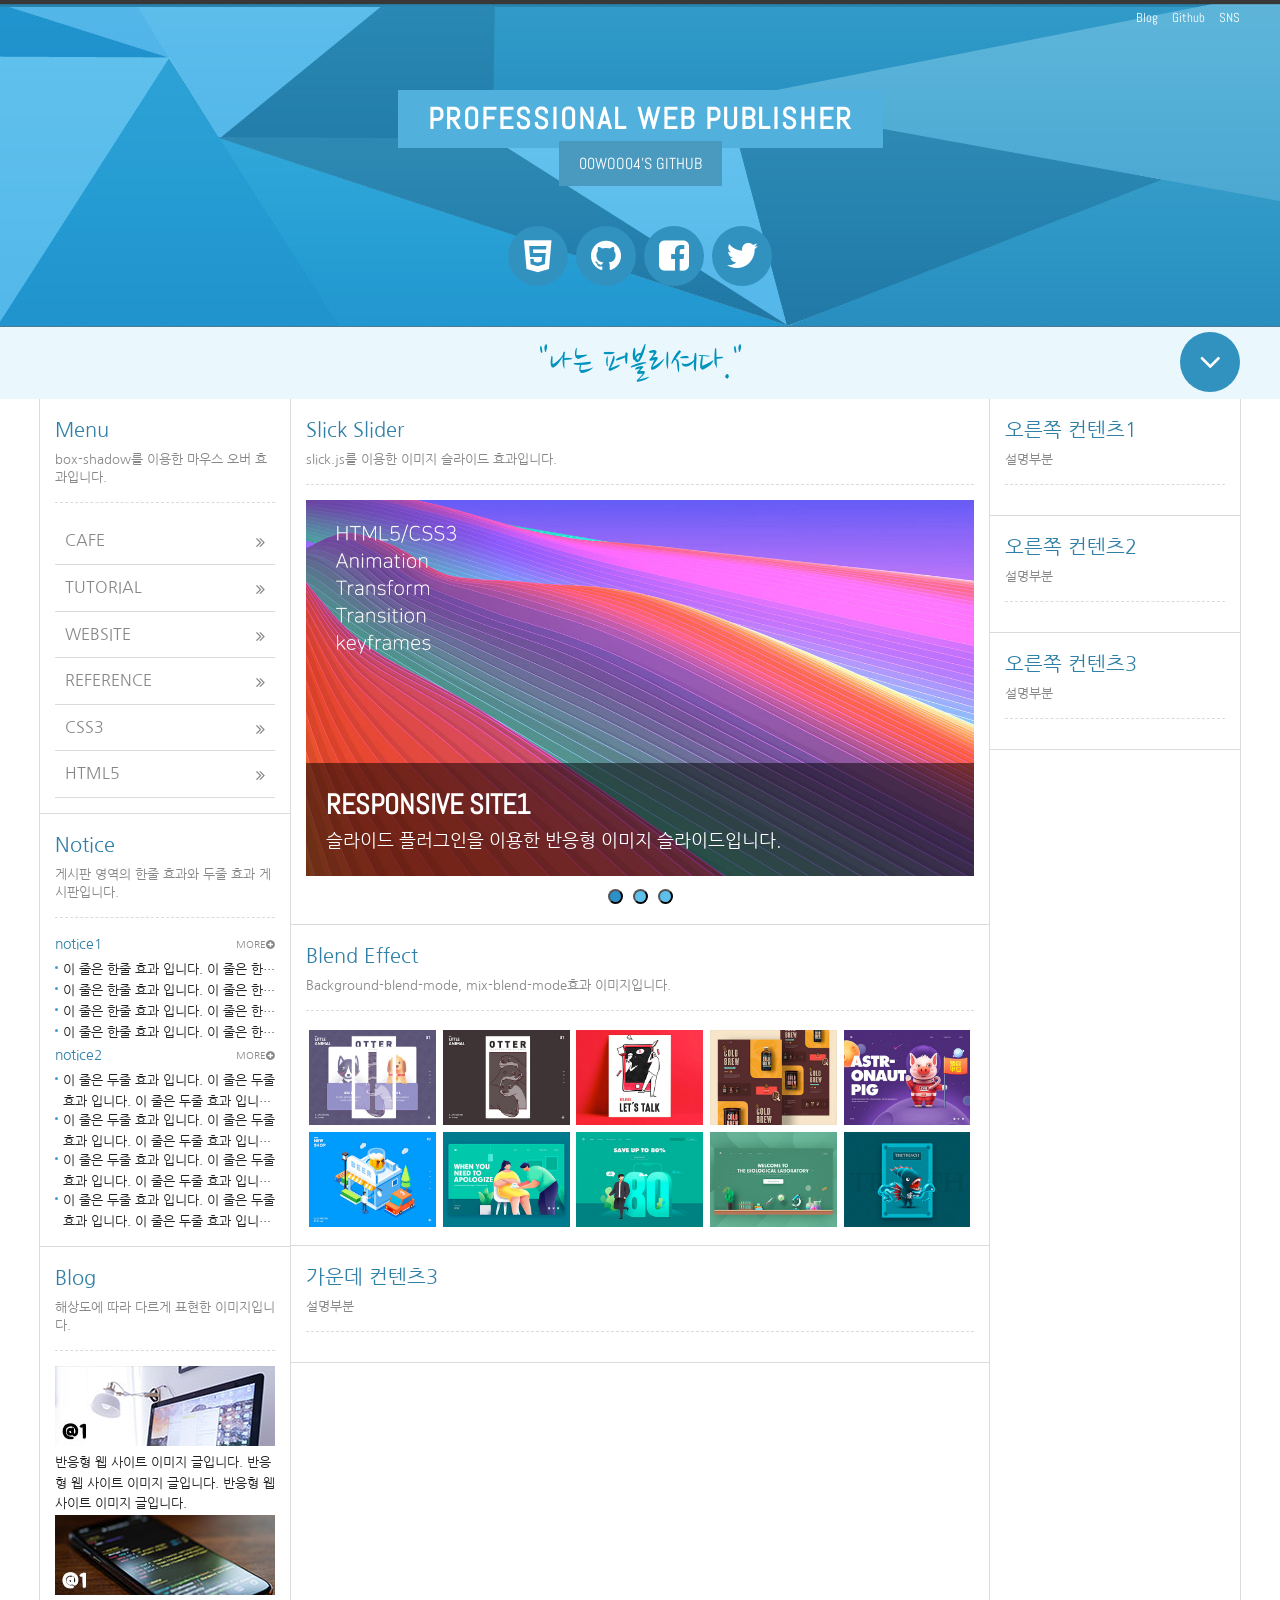
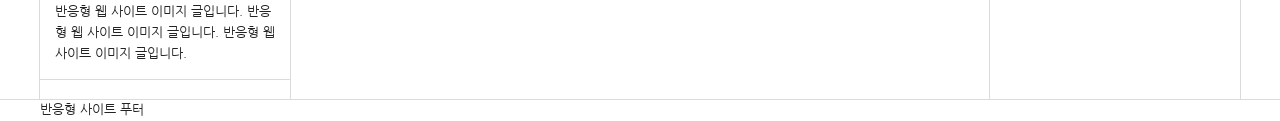
==== commit 3ba7204d: "211201" ====
--- a/Site_Make/index.html
+++ b/Site_Make/index.html
@@ -8,8 +8,8 @@
 
     <!-- css -->
     <link rel="stylesheet" href="./css/style.css">
+    <link rel="stylesheet"  type="text/css" href="./css/slick.css">
     <link rel="stylesheet" href="./css/font-awesome.css">
-    <link rel="stylesheet"  type="text/css" href="./css/slick.css">
     <link rel="stylesheet" href="./css/lightgallery.css">
     
     <!-- font -->
@@ -250,16 +250,16 @@
                         <h4 class="col_tit">Blend Effect</h4>
                         <p class="col_desc">Background-blend-mode, mix-blend-mode효과 이미지입니다.</p>
                         <div class="lightbox square clearfix">
-                            <a href="./images/light01_s.jpg"><img src="./images/light01.jpg" alt="이미지"></a>
-                            <a href="./images/light02_s.jpg"><img src="./images/light02.jpg" alt="이미지"></a>
-                            <a href="./images/light03_s.jpg"><img src="./images/light03.jpg" alt="이미지"></a>
-                            <a href="./images/light04_s.jpg"><img src="./images/light04.jpg" alt="이미지"></a>
-                            <a href="./images/light05_s.jpg"><img src="./images/light05.jpg" alt="이미지"></a>
-                            <a href="./images/light06_s.jpg"><img src="./images/light06.jpg" alt="이미지"></a>
-                            <a href="./images/light07_s.jpg"><img src="./images/light07.jpg" alt="이미지"></a>
-                            <a href="./images/light08_s.jpg"><img src="./images/light08.jpg" alt="이미지"></a>
-                            <a href="./images/light09_s.jpg"><img src="./images/light09.jpg" alt="이미지"></a>
-                            <a href="./images/light10_s.jpg"><img src="./images/light10.jpg" alt="이미지"></a>
+                            <a href="./images/light01_s.jpg"><img src="./images/light01.jpg" alt="이미지"><em>Blur</em></a>
+                            <a href="./images/light02_s.jpg"><img src="./images/light02.jpg" alt="이미지"><em>Brightness</em></a>
+                            <a href="./images/light03_s.jpg"><img src="./images/light03.jpg" alt="이미지"><em>Contrast</em></a>
+                            <a href="./images/light04_s.jpg"><img src="./images/light04.jpg" alt="이미지"><em>Grayscale</em></a>
+                            <a href="./images/light05_s.jpg"><img src="./images/light05.jpg" alt="이미지"><em>Hue-rotate</em></a>
+                            <a href="./images/light06_s.jpg"><img src="./images/light06.jpg" alt="이미지"><em>Invert</em></a>
+                            <a href="./images/light07_s.jpg"><img src="./images/light07.jpg" alt="이미지"><em>Opacity</em></a>
+                            <a href="./images/light08_s.jpg"><img src="./images/light08.jpg" alt="이미지"><em>Saturate</em></a>
+                            <a href="./images/light09_s.jpg"><img src="./images/light09.jpg" alt="이미지"><em>Sepia</em></a>
+                            <a href="./images/light10_s.jpg"><img src="./images/light10.jpg" alt="이미지"><em>Mix</em></a>
                         </div>
                     </article>
 
@@ -305,9 +305,13 @@
     </footer>
 
     <!-- script -->
+    <!-- script의 순서는 중요하다 (순서가 바뀌면 안됨) -->
     <script src="./script/jquery.min_1.12.4.js"></script>
     <script src="./script/slick.min.js"></script>
+
+    <script src="./script/lightgallery.min.js"></script>
+    <script src="./script/lightgallery-all.min.js"></script>
+    
     <script src="./script/script.js"></script>
-    <script src="./script/lightgallery.min.js"></script>
 </body>
 </html>
--- a/Site_Make/css/style.css
+++ b/Site_Make/css/style.css
@@ -482,9 +482,38 @@
     top: 8px;
 }
 
-/* lightbox (blend effect) */
-.square a {float: left; width: 19%; margin: 0.5%;}
+/* clearfix */
+.clearfix{*zoom:1;}
+.clearfix:before, .clearfix:after {display: block; content: '';line-height: 0;}
+.clearfix:after {clear: both;}
+
+/* 라이트박스 */
+.square a {float: left; width: 19%; margin: 0.5%; position: relative; overflow: hidden;}
 .square a img {width: 100%; display: block;}
+.square a em {
+    background-color: rgba(0, 0, 0, 0.77);
+    color: #fff;
+    width: 100%;
+    text-align: center;
+    position: absolute;
+    left: 0;
+    bottom: -30px;
+    opacity: 1;
+    transition: all .3s ease;
+}
+.square a:hover em {bottom: 0; background: rgba(0, 0, 0, .27);}
+
+.square a:nth-child(1):hover img {filter: blur(2px);}
+.square a:nth-child(2):hover img {filter: brightness(50%);}
+.square a:nth-child(3):hover img {filter: contrast(10%);}
+.square a:nth-child(4):hover img {filter: grayscale(100%);}
+.square a:nth-child(5):hover img {filter: hue-rotate(120deg);}
+.square a:nth-child(6):hover img {filter: invert(100%);}
+.square a:nth-child(7):hover img {filter: opacity(10%);}
+.square a:nth-child(8):hover img {filter: saturate(10%);}
+.square a:nth-child(9):hover img {filter: sepia(120%);}
+.square a:nth-child(10):hover img {filter: sepia(120%) hue-rotate(120deg);}
+
 
 /* margin padding */
 .mt10 {margin-top: 10px !important;}
@@ -583,5 +612,5 @@
 
 /* 화면 너비 0~320px */
 @media (max-width: 320px){
-
+    .square a {width: 100%; margin-left: 0; margin-right: 0;}
 }
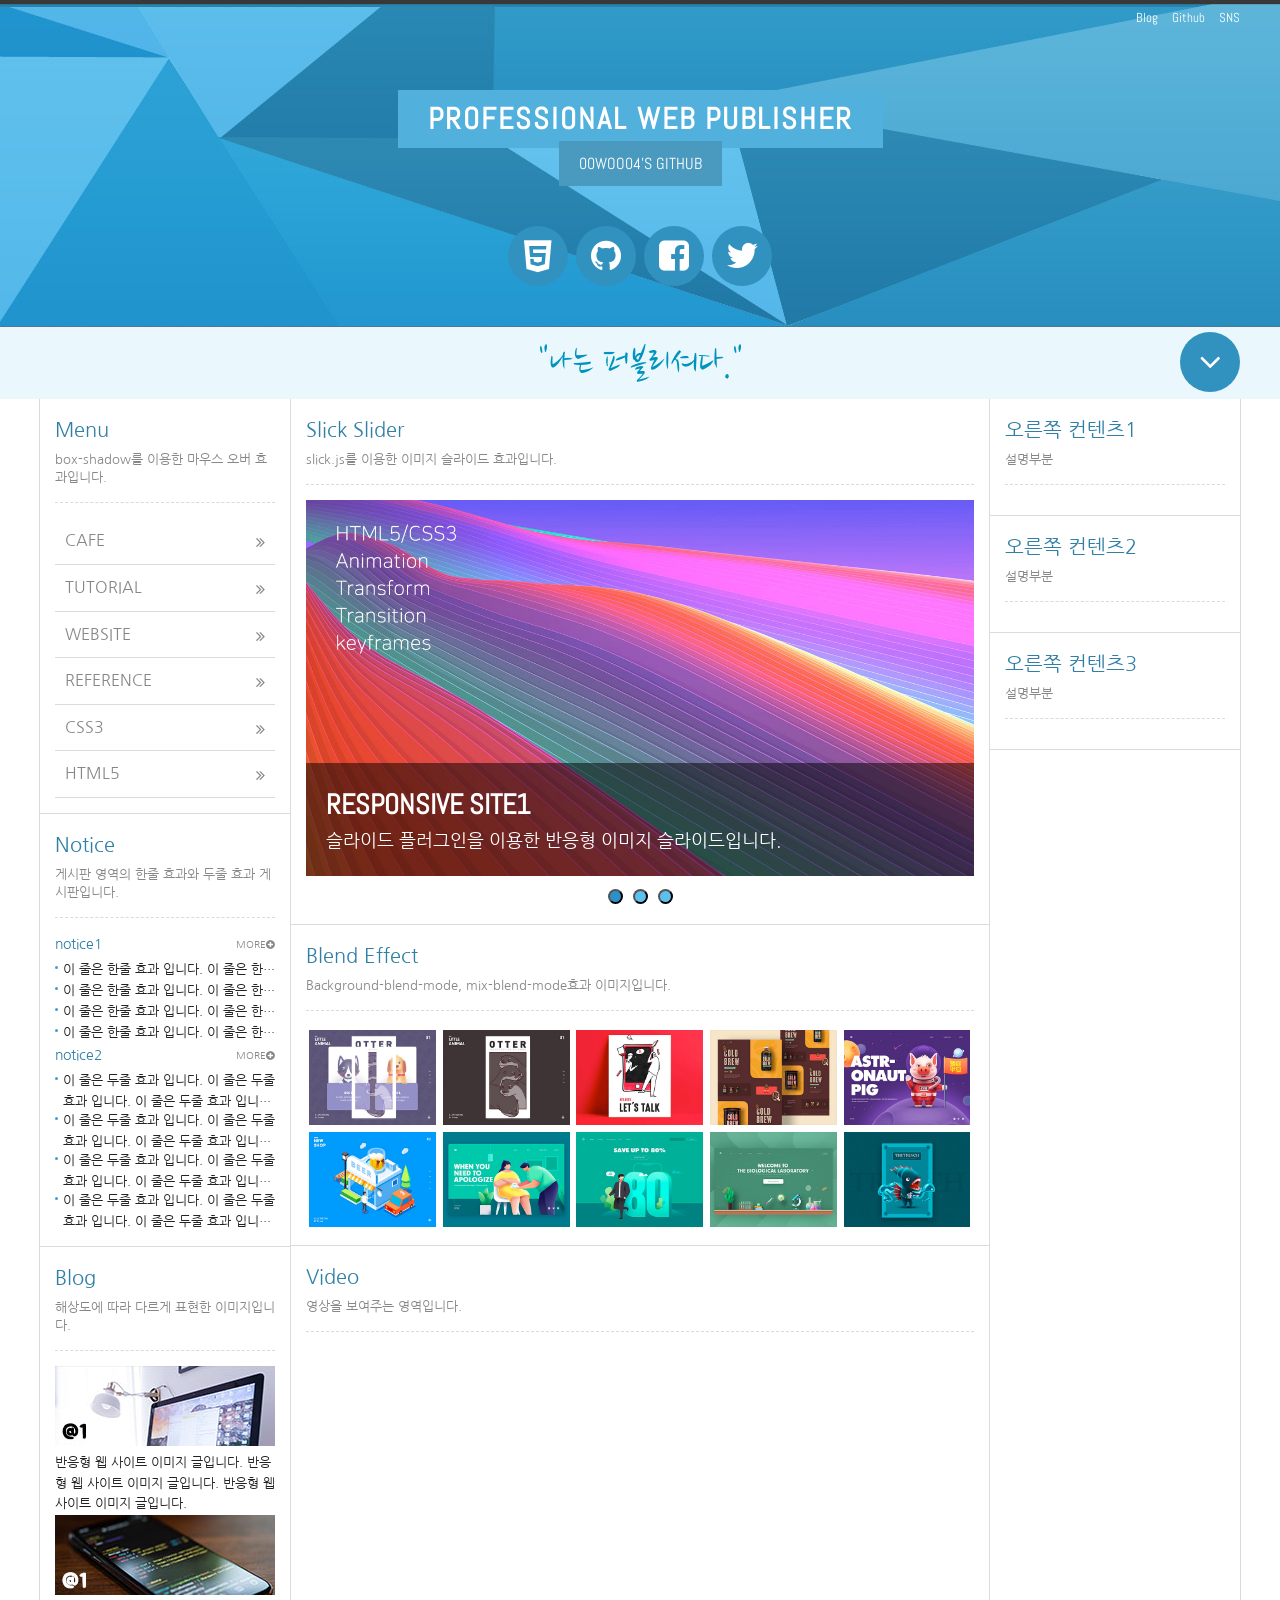
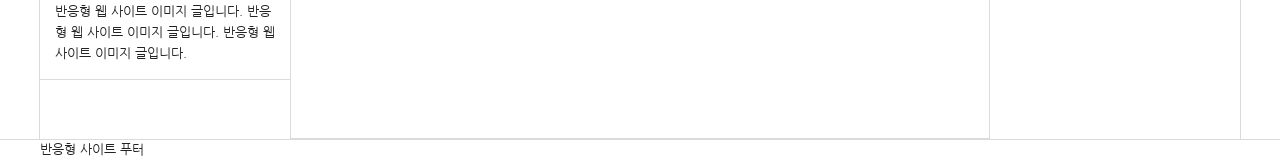
==== commit 200d44ff: "211203" ====
--- a/Site_Make/index.html
+++ b/Site_Make/index.html
@@ -264,10 +264,14 @@
                     </article>
 
                     <article class="column col6">
-                        <h4 class="col_tit">가운데 컨텐츠3</h4>
-                        <p class="col_desc">설명부분</p>
+                        <h4 class="col_tit">Video</h4>
+                        <p class="col_desc">영상을 보여주는 영역입니다.</p>
                         <!-- 내용 -->
-                        
+                        <div class="video">
+                            <iframe src="https://youtube.com/embed/XgzvZF1te8k" frameborder="0" 
+                            allow="accelerometer; autoplay; encrypted-media; gyroscope; picture-in-picture"
+                            allowfullscreen></iframe>
+                        </div>
                     </article>
                 </section>
 
--- a/Site_Make/css/style.css
+++ b/Site_Make/css/style.css
@@ -514,6 +514,10 @@
 .square a:nth-child(9):hover img {filter: sepia(120%);}
 .square a:nth-child(10):hover img {filter: sepia(120%) hue-rotate(120deg);}
 
+/* Video */
+.video {position: relative; width: 100%; padding-bottom: 56.25%;}
+.video iframe {position: absolute; width: 100%; height: 100%;}
+
 
 /* margin padding */
 .mt10 {margin-top: 10px !important;}
